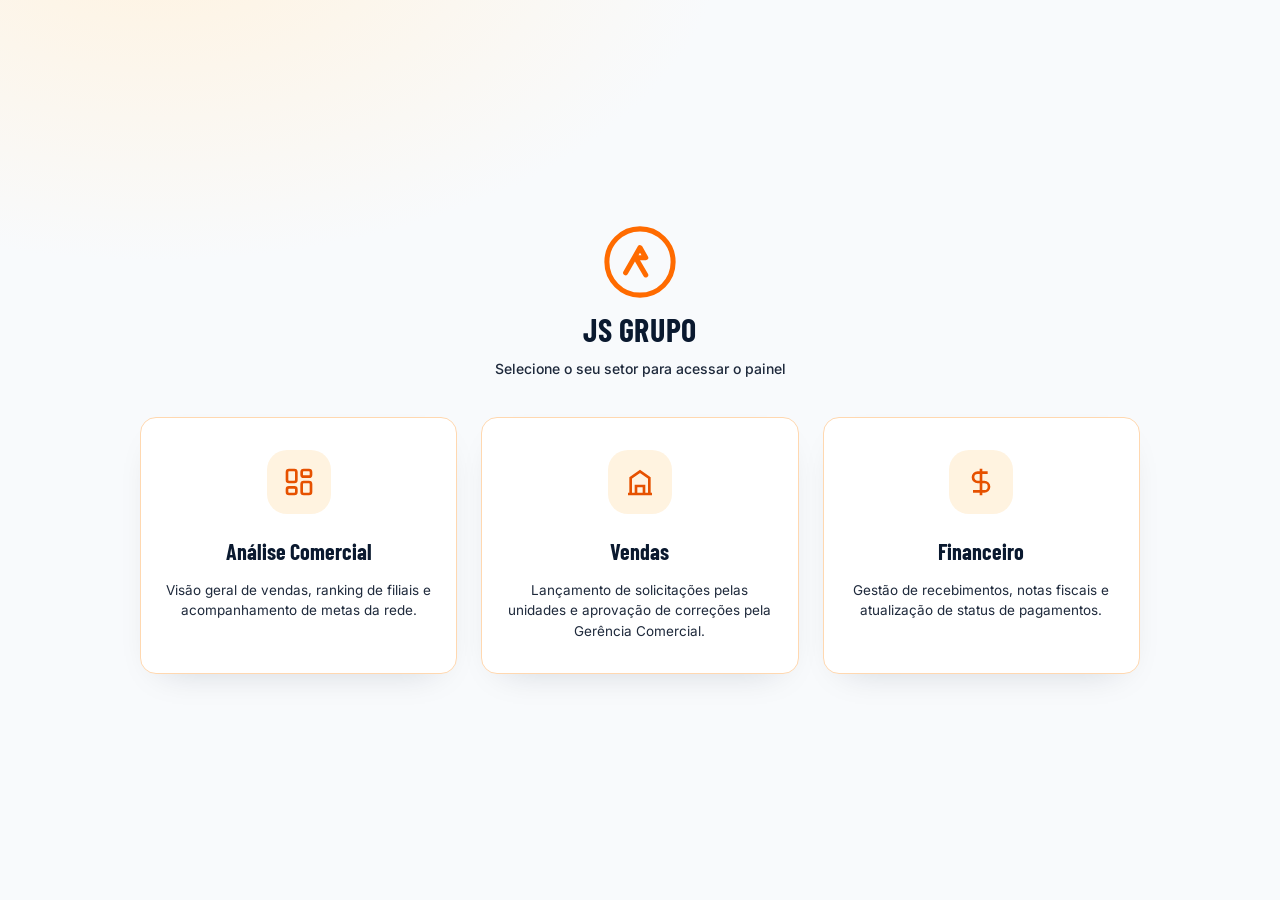
==== index.html @ 682ed20d "comitt de correção e metologia logica" ====
<!DOCTYPE html>
<html lang="pt-BR" data-theme="light">
<head>
  <meta charset="UTF-8">
  <meta name="viewport" content="width=device-width, initial-scale=1.0">
  <title>Portal — JS GRUPO</title>
  <link rel="stylesheet" href="css/theme.css">
  <link rel="stylesheet" href="css/pagamentos.css">
  <style>
    body {
      display: flex;
      flex-direction: column;
      align-items: center;
      justify-content: center;
      min-height: 100vh;
      background: var(--bg-grad), var(--bg);
      padding: 20px;
    }
    
    .brand-header {
      display: flex;
      flex-direction: column;
      align-items: center;
      gap: 12px;
      margin-bottom: 40px;
      text-align: center;
    }
    .brand-header .mark {
      width: 72px;
      height: 72px;
    }
    .brand-header h1 {
      font-size: 32px;
      color: var(--text);
      letter-spacing: 0.02em;
    }
    .brand-header p {
      color: var(--text-mut);
      font-size: 14px;
      font-weight: 500;
    }
    
    .hub-container {
      display: grid;
      grid-template-columns: repeat(3, 1fr);
      gap: 24px;
      max-width: 1000px;
      width: 100%;
    }
    
    @media (max-width: 900px) {
      .hub-container {
        grid-template-columns: 1fr;
        max-width: 400px;
      }
    }
    
    .hub-card {
      background: var(--panel);
      border: 1px solid var(--border);
      border-radius: var(--radius-lg);
      padding: 32px 24px;
      text-align: center;
      cursor: pointer;
      box-shadow: var(--shadow);
      transition: all 0.25s ease;
      position: relative;
      overflow: hidden;
      display: flex;
      flex-direction: column;
      align-items: center;
      gap: 16px;
    }
    
    .hub-card::before {
      content: '';
      position: absolute;
      top: 0; left: 0; right: 0;
      height: 4px;
      background: linear-gradient(90deg, var(--gold), var(--gold-2));
      opacity: 0;
      transition: opacity 0.25s ease;
    }
    
    .hub-card:hover {
      transform: translateY(-5px);
      box-shadow: 0 20px 40px -15px rgba(255, 107, 0, 0.15);
      border-color: var(--gold);
    }
    
    .hub-card:hover::before {
      opacity: 1;
    }
    
    .hub-icon {
      width: 64px;
      height: 64px;
      background: var(--gold-soft);
      color: var(--gold-2);
      border-radius: 20px;
      display: flex;
      align-items: center;
      justify-content: center;
      margin-bottom: 8px;
      transition: all 0.25s ease;
    }
    
    .hub-card:hover .hub-icon {
      background: var(--gold);
      color: white;
      transform: scale(1.05);
    }
    
    .hub-icon svg {
      width: 32px;
      height: 32px;
    }
    
    .hub-card h2 {
      font-size: 22px;
      color: var(--text);
      margin: 0;
    }
    
    .hub-card p {
      font-size: 13.5px;
      color: var(--text-mut);
      line-height: 1.5;
      margin: 0;
    }
    
    /* Login Modal override to make it centered over body */
    .pag-modal-overlay {
      position: fixed;
      inset: 0;
      background: rgba(10,25,47,0.7);
      z-index: 9999;
      display: flex;
      align-items: center;
      justify-content: center;
      backdrop-filter: blur(4px);
    }
  </style>
</head>
<body>

  <div class="brand-header">
    <div class="mark">
      <svg viewBox="0 0 100 100" fill="none"><circle cx="50" cy="50" r="46" stroke="#FF6B00" stroke-width="7"/><path d="M30 65 L50 30 L58 44 L44 44 L58 68" stroke="#FF6B00" stroke-width="7" stroke-linecap="round" stroke-linejoin="round" fill="none"/></svg>
    </div>
    <h1>JS GRUPO</h1>
    <p>Selecione o seu setor para acessar o painel</p>
  </div>

  <div class="hub-container">
    
    <!-- Análise Comercial -->
    <div class="hub-card" data-role="analise">
      <div class="hub-icon">
        <svg viewBox="0 0 24 24" fill="none" stroke="currentColor" stroke-width="2"><rect x="3" y="3" width="7" height="9" rx="1.5"/><rect x="14" y="3" width="7" height="5" rx="1.5"/><rect x="14" y="12" width="7" height="9" rx="1.5"/><rect x="3" y="16" width="7" height="5" rx="1.5"/></svg>
      </div>
      <h2>Análise Comercial</h2>
      <p>Visão geral de vendas, ranking de filiais e acompanhamento de metas da rede.</p>
    </div>

    <!-- Vendas -->
    <div class="hub-card" data-role="vendas">
      <div class="hub-icon">
        <svg viewBox="0 0 24 24" fill="none" stroke="currentColor" stroke-width="2"><path d="M3 21h18M5 21V9l7-5 7 5v12M9 21v-6h6v6"/></svg>
      </div>
      <h2>Vendas</h2>
      <p>Lançamento de solicitações pelas unidades e aprovação de correções pela Gerência Comercial.</p>
    </div>

    <!-- Financeiro -->
    <div class="hub-card" data-role="financeiro">
      <div class="hub-icon">
        <svg viewBox="0 0 24 24" fill="none" stroke="currentColor" stroke-width="2"><path d="M12 2v20M17 5H9.5a3.5 3.5 0 000 7h5a3.5 3.5 0 010 7H6"/></svg>
      </div>
      <h2>Financeiro</h2>
      <p>Gestão de recebimentos, notas fiscais e atualização de status de pagamentos.</p>
    </div>

  </div>

  <script src="js/pagamentos-config.js"></script>
  <script src="js/pagamentos-auth.js"></script>
  <script>
    // Se já estiver logado em algum setor, não redirecionamos automaticamente
    // pois o portal serve para alternar entre setores se tiver múltiplas senhas.
    // Mas se o usuário clicar num card e já estiver logado naquele setor, vai direto.

    document.querySelectorAll('.hub-card').forEach(card => {
      card.addEventListener('click', () => {
        const role = card.dataset.role;
        const targetPage = PAGAMENTOS_CONFIG.PAGES[role];

        if (PagAuth.isLoggedIn(role)) {
          window.location.href = targetPage;
        } else {
          showPagLogin(role, () => {
            window.location.href = targetPage;
          });
        }
      });
    });
  </script>
</body>
</html>
---- css/theme.css ----
@import url('https://fonts.googleapis.com/css2?family=Barlow+Condensed:wght@500;600;700;800&family=Inter:wght@400;500;600;700;800&display=swap');

:root{
  --radius-lg:16px; --radius-md:12px; --radius-sm:8px;
  --gold:#FF6B00; --gold-2:#E65100; --gold-soft:#FFF3E0;
  --orange:#FF6B00; --orange-deep:#E65100; --orange-soft:#FFF3E0;
  --navy:#0A192F; --navy-2:#1E293B;
  --blue:#0A192F; --blue-soft:rgba(10,25,47,.10);
  --teal:#0D9488; --teal-soft:rgba(13,148,136,.12);
  --green:#16A34A; --green-soft:rgba(22,163,74,.12);
  --red:#DC2626; --red-soft:rgba(220,38,38,.12);
  --amber:#F59E0B;
  --btn-primary-bg:var(--gold);
  --btn-primary-fg:#FFFFFF;
  --btn-secondary-fg:var(--gold);
  --btn-secondary-border:var(--gold);
}
html[data-theme="light"]{
  --bg:#F8FAFC; --bg-grad:radial-gradient(ellipse 1100px 640px at 12% -8%, #FFF3E0 0%, #F8FAFC 52%);
  --panel:#FFFFFF; --panel-2:#F8FAFC; --panel-3:#FFF3E0;
  --border:#FFD8B0; --border-soft:#FFE8D1;
  --text:#0A192F; --text-mut:#1E293B; --text-dim:#64748B;
  --shadow:0 14px 36px -22px rgba(10,25,47,.22);
  --scrollbar:#CBD5E1;
}
*{box-sizing:border-box;margin:0;padding:0;}
html,body{height:100%;}
body{background:var(--bg-grad),var(--bg);color:var(--text);font-family:'Inter',sans-serif;min-height:100vh;overflow-x:hidden;}
::-webkit-scrollbar{height:8px;width:8px;}
::-webkit-scrollbar-thumb{background:var(--scrollbar);border-radius:8px;}
h1,h2,h3{font-family:'Barlow Condensed',sans-serif;}
a{color:inherit;}
button{font-family:inherit;}
.app{display:flex;min-height:100vh;}
.sidebar{width:250px;flex-shrink:0;background:var(--panel);border-right:1px solid var(--border);display:flex;flex-direction:column;position:sticky;top:0;height:100vh;z-index:40;}
.sb-brand{display:flex;align-items:center;gap:12px;padding:22px 20px 18px;border-bottom:1px solid var(--border-soft);}
.sb-brand .mark{width:42px;height:42px;flex-shrink:0;}
.sb-brand .mark svg{width:100%;height:100%;}
.sb-brand .txt .name{font-size:20px;font-weight:800;letter-spacing:.02em;color:var(--gold);line-height:1;}
.sb-brand .txt .sub{font-size:9.5px;letter-spacing:.28em;color:var(--text-mut);font-weight:700;text-transform:uppercase;}
.sb-nav{flex:1;padding:16px 12px;display:flex;flex-direction:column;gap:4px;overflow-y:auto;}
.sb-section-lbl{font-size:10.5px;font-weight:700;letter-spacing:.14em;text-transform:uppercase;color:var(--text-dim);padding:14px 12px 6px;}
.nav-item{display:flex;align-items:center;gap:12px;padding:11px 12px;border-radius:10px;color:var(--text-mut);cursor:pointer;font-size:14px;font-weight:600;border:1px solid transparent;transition:.15s;text-decoration:none;}
.nav-item svg{width:18px;height:18px;flex-shrink:0;opacity:.85;}
.nav-item:hover{background:var(--panel-2);color:var(--text);}
.nav-item.active{background:var(--gold-soft);border-color:var(--gold);color:var(--gold-2);}
.nav-item.active svg{opacity:1;color:var(--gold);}
.nav-item .badge{margin-left:auto;font-size:10px;font-weight:800;background:var(--panel-3);color:var(--text-mut);padding:2px 7px;border-radius:20px;border:1px solid var(--border);}
.sb-foot{padding:14px 16px 20px;border-top:1px solid var(--border-soft);}
.sb-meta{font-size:10.5px;color:var(--text-dim);text-align:center;}
.sb-close,.hamburger{display:none;}
.sb-overlay{display:none;position:fixed;inset:0;background:rgba(0,0,0,.55);z-index:35;}
@media(max-width:960px){
  .sidebar{position:fixed;transform:translateX(-104%);box-shadow:0 0 60px rgba(0,0,0,.5);}
  .sidebar.open{transform:translateX(0);}
  .sb-overlay.show{display:block;}
  .sb-close{display:flex;margin-left:auto;background:var(--panel-2);border:1px solid var(--border);width:28px;height:28px;border-radius:8px;align-items:center;justify-content:center;cursor:pointer;}
  .hamburger{display:flex;align-items:center;justify-content:center;width:38px;height:38px;border-radius:10px;background:var(--panel-2);border:1px solid var(--border);cursor:pointer;}
  .hamburger svg{width:19px;height:19px;}
}
.main{flex:1;min-width:0;display:flex;flex-direction:column;}
.topbar{display:flex;align-items:center;gap:16px;padding:16px 26px;background:var(--panel);border-bottom:1px solid var(--border);position:sticky;top:0;z-index:20;flex-wrap:wrap;}
.tb-title{display:flex;flex-direction:column;line-height:1.15;margin-right:auto;}
.tb-title .eyebrow{font-size:11px;font-weight:700;letter-spacing:.14em;color:var(--gold);text-transform:uppercase;}
.tb-title h1{font-size:24px;font-weight:800;}
.content{padding:22px 26px 60px;display:flex;flex-direction:column;gap:22px;max-width:1600px;width:100%;margin:0 auto;}
.view-head{display:flex;align-items:flex-end;justify-content:space-between;gap:14px;flex-wrap:wrap;}
.view-head h2{font-size:26px;font-weight:800;}
.view-head p{font-size:13.5px;color:var(--text-mut);margin-top:2px;}
.kpi-row{display:grid;grid-template-columns:repeat(auto-fit,minmax(170px,1fr));gap:14px;}
.kpi-card{background:var(--panel);border:1px solid var(--border);border-radius:var(--radius-md);padding:16px 18px;box-shadow:var(--shadow);position:relative;overflow:hidden;}
.kpi-card::before{content:'';position:absolute;top:0;left:0;width:100%;height:3px;background:var(--accent,var(--gold));}
.kpi-card .lbl{font-size:11px;font-weight:700;letter-spacing:.1em;text-transform:uppercase;color:var(--text-mut);}
.kpi-card .val{font-size:30px;font-weight:800;margin-top:6px;font-family:'Barlow Condensed',sans-serif;}
.card{background:var(--panel);border:1px solid var(--border);border-radius:var(--radius-lg);padding:18px 20px;box-shadow:var(--shadow);position:relative;overflow:hidden;}
.card::before{content:'';position:absolute;top:0;left:0;width:100%;height:3px;background:linear-gradient(90deg,var(--gold),var(--gold-2));}
.btn-primary{background:var(--btn-primary-bg);color:var(--btn-primary-fg);border:none;font-weight:800;font-size:13px;padding:11px 18px;border-radius:10px;cursor:pointer;}
.btn-secondary{background:transparent;color:var(--btn-secondary-fg);border:1.5px solid var(--btn-secondary-border);font-weight:800;font-size:13px;padding:10px 16px;border-radius:10px;cursor:pointer;text-decoration:none;display:inline-flex;align-items:center;}
.chip{font-size:10.5px;font-weight:700;padding:3px 9px;border-radius:20px;}
.chip.gold{background:var(--gold-soft);color:var(--gold-2);}
.chip.blue{background:var(--blue-soft);color:var(--navy);}
.chip.green{background:var(--green-soft);color:var(--green);}
.chip.red{background:var(--red-soft);color:var(--red);}
.chip.teal{background:var(--teal-soft);color:var(--teal);}
.tbl-wrap{overflow-x:auto;border-radius:10px;border:1px solid var(--border-soft);}
table{width:100%;border-collapse:collapse;font-size:13px;min-width:640px;}
thead th{background:var(--panel-2);text-align:left;padding:10px 12px;font-size:10.5px;font-weight:800;text-transform:uppercase;letter-spacing:.06em;color:var(--text-mut);border-bottom:1px solid var(--border);}
thead th.num,td.num{text-align:right;}
tbody td{padding:9px 12px;border-bottom:1px solid var(--border-soft);white-space:nowrap;}
tbody tr:hover{background:var(--panel-2);}
.status-badge{font-size:10.5px;font-weight:800;padding:3px 9px;border-radius:20px;white-space:nowrap;}
.status-badge.ok{background:var(--green-soft);color:var(--green);}
.status-badge.warn{background:rgba(245,158,11,.15);color:var(--amber);}
.status-badge.low{background:var(--red-soft);color:var(--red);}
.empty-state{padding:30px;text-align:center;color:var(--text-dim);font-size:13px;}
.filter-bar{display:flex;align-items:center;gap:10px;flex-wrap:wrap;}
.search-input{background:var(--panel-2);border:1px solid var(--border);color:var(--text);font-size:13px;padding:9px 14px;border-radius:10px;min-width:220px;font-family:'Inter',sans-serif;}
.filter-select{background:var(--panel-2);border:1px solid var(--border);color:var(--text);font-weight:700;font-size:12.5px;padding:9px 12px;border-radius:10px;font-family:'Inter',sans-serif;}
.nav-item-link{text-decoration:none;color:inherit;}
---- css/pagamentos.css ----
.pag-app .row-sub{font-size:11.5px;color:var(--text-dim);margin-top:2px;}

.form-grid{display:grid;grid-template-columns:repeat(2,minmax(0,1fr));gap:12px 16px;margin:16px 0;}
.form-grid .pag-field{min-width:0;}
@media (max-width:640px){.form-grid{grid-template-columns:1fr;}}

.pag-unit-sidebar .nav-item .badge{margin-left:auto;}
.pag-unit-sidebar .nav-item.active .badge{background:rgba(255,107,0,.18);color:var(--gold-2);}

.pag-period-chips{display:flex;gap:8px;flex-wrap:wrap;}
.pag-period-chip{padding:7px 16px;border-radius:20px;font-size:12px;font-weight:700;cursor:pointer;background:var(--panel-2);border:1px solid var(--border);color:var(--text-mut);font-family:inherit;}
.pag-period-chip.active{background:var(--gold-soft);border-color:var(--gold);color:var(--gold-2);}

.pag-unit-cards{display:grid;grid-template-columns:repeat(auto-fill,minmax(190px,1fr));gap:14px;margin-bottom:18px;}
.pag-unit-card{background:var(--panel);border:1px solid var(--border);border-radius:var(--radius-md);padding:16px 18px;cursor:pointer;box-shadow:var(--shadow);position:relative;overflow:hidden;transition:.15s;}
.pag-unit-card::before{content:'';position:absolute;top:0;left:0;width:100%;height:3px;background:linear-gradient(90deg,var(--gold),var(--gold-2));}
.pag-unit-card:hover{border-color:var(--gold);transform:translateY(-2px);}
.pag-unit-card.active{border-color:var(--gold);background:var(--orange-soft);}
.pag-unit-card h3{font-family:'Barlow Condensed',sans-serif;font-size:17px;font-weight:800;margin-bottom:8px;}
.pag-unit-card .stats{display:flex;gap:14px;font-size:11px;color:var(--text-dim);}
.pag-unit-card .stats strong{display:block;font-size:18px;color:var(--text);}

.pag-status-group{margin-bottom:22px;}
.pag-group-head{display:flex;align-items:center;gap:10px;margin-bottom:8px;}
.pag-table tbody tr{cursor:pointer;}

.pag-detail-overlay{position:fixed;inset:0;background:rgba(10,25,47,.45);z-index:200;display:flex;justify-content:flex-end;}
.pag-detail-panel{width:500px;max-width:100%;height:100vh;overflow-y:auto;border-radius:0!important;padding:0!important;}
.pag-detail-panel::before{display:none;}
.pag-detail-head{padding:20px 22px;border-bottom:1px solid var(--border);display:flex;justify-content:space-between;align-items:flex-start;gap:12px;}
.pag-detail-head h2{font-family:'Barlow Condensed',sans-serif;font-size:20px;font-weight:800;}
.pag-detail-body{padding:16px 22px;}
.pag-detail-foot{padding:16px 22px 22px;border-top:1px solid var(--border);display:flex;flex-direction:column;gap:12px;}
.pag-close{background:none;border:none;font-size:22px;color:var(--text-dim);cursor:pointer;line-height:1;}

.pag-field-row{display:flex;align-items:center;gap:12px;padding:11px 0;border-bottom:1px solid var(--border-soft);}
.pag-ficon{width:28px;height:28px;background:var(--panel-2);border-radius:8px;display:flex;align-items:center;justify-content:center;font-size:12px;color:var(--text-dim);flex-shrink:0;}
.pag-flbl{font-size:12px;color:var(--text-dim);min-width:130px;}
.pag-fval{font-size:13px;flex:1;}

.pag-field{display:flex;flex-direction:column;gap:6px;}
.pag-field span{font-size:11px;font-weight:700;color:var(--text-mut);text-transform:uppercase;letter-spacing:.06em;}
.pag-field input,.pag-field select,.pag-field textarea{padding:10px 12px;background:var(--panel-2);border:1px solid var(--border);border-radius:10px;color:var(--text);font-size:13px;font-family:'Inter',sans-serif;}
.pag-field textarea{min-height:72px;resize:vertical;}
.pag-field input:focus,.pag-field select:focus,.pag-field textarea:focus{outline:none;border-color:var(--gold);box-shadow:0 0 0 3px rgba(255,107,0,.18);}

.pag-modal-overlay{position:fixed;inset:0;background:rgba(10,25,47,.5);z-index:300;display:flex;align-items:center;justify-content:center;padding:20px;}
.pag-modal{width:480px;max-width:100%;padding:29px!important;}
.pag-modal-head h2{font-family:'Barlow Condensed',sans-serif;font-size:22px;font-weight:800;margin-bottom:4px;}
.pag-modal-head p{font-size:13px;color:var(--text-mut);margin-bottom:16px;}
.pag-modal-actions{display:flex;justify-content:flex-end;gap:10px;margin-top:16px;}
.pag-error{color:var(--red);font-size:12px;margin-top:8px;}
.hidden{display:none!important;}

.nav-item-link{text-decoration:none;color:inherit;}
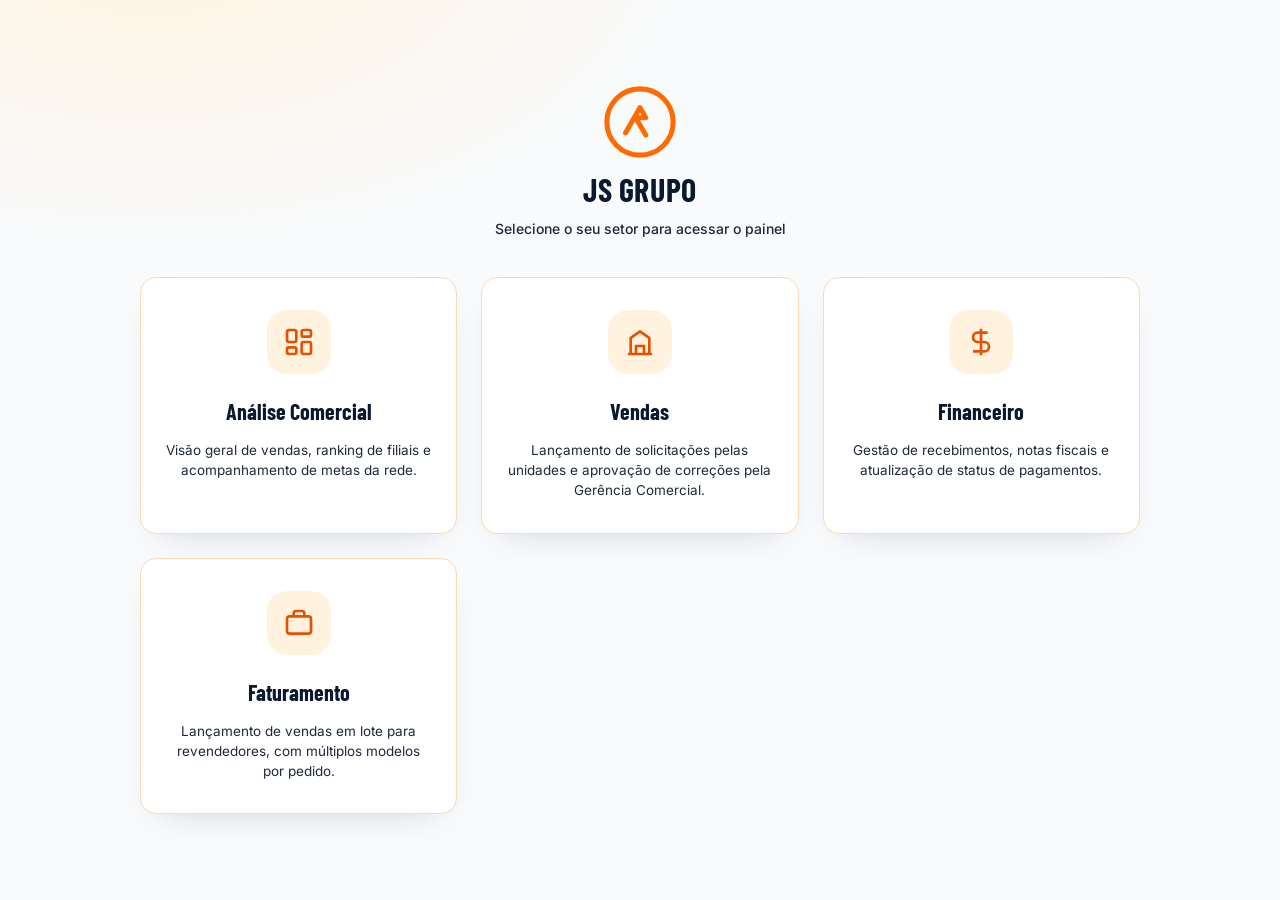
==== commit 536493b9: "atualização setor vendas" ====
--- a/index.html
+++ b/index.html
@@ -179,6 +179,15 @@
       </div>
       <h2>Financeiro</h2>
       <p>Gestão de recebimentos, notas fiscais e atualização de status de pagamentos.</p>
+    </div>
+
+    <!-- Faturamento -->
+    <div class="hub-card" data-role="faturamento">
+      <div class="hub-icon">
+        <svg viewBox="0 0 24 24" fill="none" stroke="currentColor" stroke-width="2"><rect x="3" y="7" width="18" height="13" rx="2"/><path d="M8 7V5a2 2 0 012-2h4a2 2 0 012 2v2"/></svg>
+      </div>
+      <h2>Faturamento</h2>
+      <p>Lançamento de vendas em lote para revendedores, com múltiplos modelos por pedido.</p>
     </div>
 
   </div>
--- a/css/pagamentos.css
+++ b/css/pagamentos.css
@@ -50,6 +50,26 @@
 .pag-modal-head p{font-size:13px;color:var(--text-mut);margin-bottom:16px;}
 .pag-modal-actions{display:flex;justify-content:flex-end;gap:10px;margin-top:16px;}
 .pag-error{color:var(--red);font-size:12px;margin-top:8px;}
+.pag-error.pag-success{color:var(--green);}
 .hidden{display:none!important;}
 
 .nav-item-link{text-decoration:none;color:inherit;}
+
+/* Card retrátil / expansível (Nova solicitação, Gestão de Colaboradores) */
+.pag-collapsible.card{padding:0;}
+.pag-collapsible-toggle{display:flex;align-items:center;justify-content:space-between;gap:14px;width:100%;background:none;border:none;padding:18px 20px;text-align:left;cursor:pointer;font-family:inherit;color:inherit;}
+.pag-collapsible-toggle:hover{background:var(--panel-2);}
+.pag-collapsible-toggle h3{font-size:16px;font-weight:800;}
+.pag-collapsible-chevron{width:20px;height:20px;flex-shrink:0;color:var(--text-dim);transition:transform .25s ease;}
+.pag-collapsible-toggle[aria-expanded="true"] .pag-collapsible-chevron{transform:rotate(180deg);}
+.pag-collapsible-body{max-height:0;overflow:hidden;transition:max-height .3s ease;}
+.pag-collapsible-body .pag-collapsible-inner{padding:0 20px 20px;}
+
+/* Máscara de moeda (Valor financiado / Valor entrada) */
+.pag-money-wrap{display:flex;align-items:stretch;background:var(--panel-2);border:1px solid var(--border);border-radius:10px;overflow:hidden;}
+.pag-money-wrap:focus-within{border-color:var(--gold);box-shadow:0 0 0 3px rgba(255,107,0,.18);}
+.pag-money-prefix{display:flex;align-items:center;padding:0 10px;font-size:12.5px;font-weight:700;color:var(--text-dim);background:var(--panel-3);border-right:1px solid var(--border);}
+.pag-money-wrap input{border:none!important;background:transparent!important;box-shadow:none!important;flex:1;min-width:0;}
+.pag-money-wrap input:focus{box-shadow:none!important;}
+
+.pag-colab-toggle{padding:6px 12px;font-size:11.5px;}
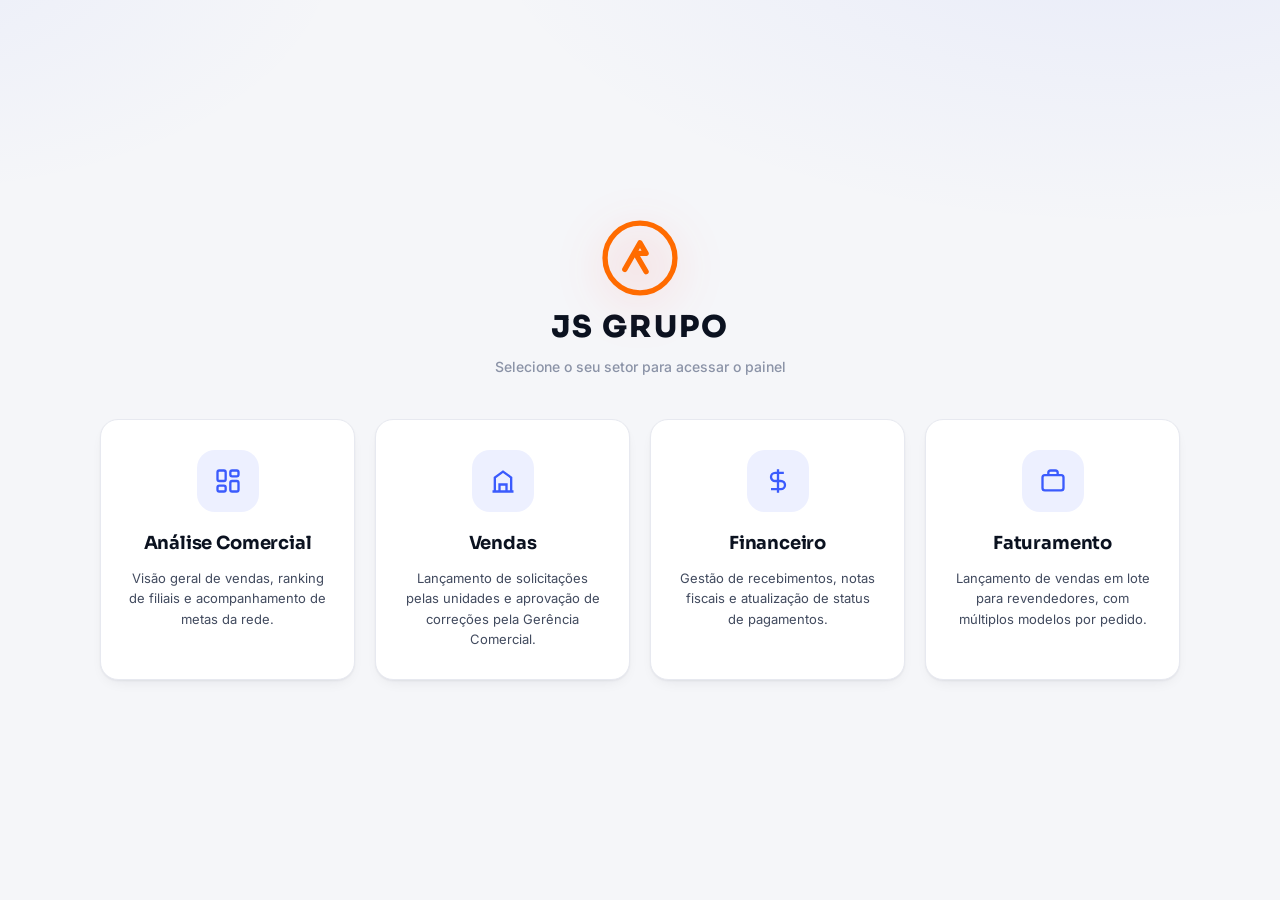
==== commit 121226a6: "Refactor CSS styles in index.html Updated styles for layout, spacing, and animations." ====
--- a/index.html
+++ b/index.html
@@ -6,7 +6,7 @@
   <title>Portal — JS GRUPO</title>
   <link rel="stylesheet" href="css/theme.css">
   <link rel="stylesheet" href="css/pagamentos.css">
-  <style>
+ <style>
     body {
       display: flex;
       flex-direction: column;
@@ -14,131 +14,122 @@
       justify-content: center;
       min-height: 100vh;
       background: var(--bg-grad), var(--bg);
-      padding: 20px;
-    }
-    
+      background-attachment: fixed;
+      padding: 24px;
+    }
+
     .brand-header {
       display: flex;
       flex-direction: column;
       align-items: center;
       gap: 12px;
-      margin-bottom: 40px;
+      margin-bottom: 44px;
       text-align: center;
+      animation: hubIn .6s var(--ease) both;
     }
     .brand-header .mark {
-      width: 72px;
-      height: 72px;
-    }
+      width: 76px;
+      height: 76px;
+      filter: drop-shadow(0 10px 22px rgba(255,61,46,.30));
+    }
+    .brand-header .mark svg { width: 100%; height: 100%; }
     .brand-header h1 {
-      font-size: 32px;
+      font-size: 30px;
+      font-weight: 800;
       color: var(--text);
-      letter-spacing: 0.02em;
+      letter-spacing: .07em;
     }
     .brand-header p {
-      color: var(--text-mut);
+      color: var(--text-dim);
       font-size: 14px;
       font-weight: 500;
     }
-    
+
     .hub-container {
       display: grid;
-      grid-template-columns: repeat(3, 1fr);
-      gap: 24px;
-      max-width: 1000px;
+      grid-template-columns: repeat(auto-fit, minmax(240px, 1fr));
+      gap: 20px;
+      max-width: 1080px;
       width: 100%;
     }
-    
     @media (max-width: 900px) {
-      .hub-container {
-        grid-template-columns: 1fr;
-        max-width: 400px;
-      }
-    }
-    
+      .hub-container { grid-template-columns: 1fr; max-width: 420px; }
+    }
+
     .hub-card {
       background: var(--panel);
       border: 1px solid var(--border);
-      border-radius: var(--radius-lg);
-      padding: 32px 24px;
+      border-radius: 18px;
+      padding: 30px 26px;
       text-align: center;
       cursor: pointer;
       box-shadow: var(--shadow);
-      transition: all 0.25s ease;
+      transition: transform .25s var(--ease), box-shadow .25s var(--ease), border-color .25s var(--ease);
       position: relative;
       overflow: hidden;
       display: flex;
       flex-direction: column;
       align-items: center;
-      gap: 16px;
-    }
-    
+      gap: 14px;
+      animation: hubIn .55s var(--ease) both;
+    }
+    .hub-card:nth-child(2) { animation-delay: .07s; }
+    .hub-card:nth-child(3) { animation-delay: .14s; }
+    .hub-card:nth-child(4) { animation-delay: .21s; }
+
     .hub-card::before {
       content: '';
       position: absolute;
       top: 0; left: 0; right: 0;
       height: 4px;
       background: linear-gradient(90deg, var(--gold), var(--gold-2));
-      opacity: 0;
-      transition: opacity 0.25s ease;
-    }
-    
+      transform: scaleX(0);
+      transform-origin: left;
+      transition: transform .3s var(--ease);
+    }
     .hub-card:hover {
-      transform: translateY(-5px);
-      box-shadow: 0 20px 40px -15px rgba(255, 107, 0, 0.15);
+      transform: translateY(-6px);
+      box-shadow: var(--sh-lg);
       border-color: var(--gold);
     }
-    
-    .hub-card:hover::before {
-      opacity: 1;
-    }
-    
+    .hub-card:hover::before { transform: scaleX(1); }
+
     .hub-icon {
-      width: 64px;
-      height: 64px;
+      width: 62px;
+      height: 62px;
       background: var(--gold-soft);
-      color: var(--gold-2);
-      border-radius: 20px;
+      color: var(--gold);
+      border-radius: 18px;
       display: flex;
       align-items: center;
       justify-content: center;
-      margin-bottom: 8px;
-      transition: all 0.25s ease;
-    }
-    
+      margin-bottom: 6px;
+      transition: all .25s var(--ease);
+    }
     .hub-card:hover .hub-icon {
       background: var(--gold);
-      color: white;
-      transform: scale(1.05);
-    }
-    
-    .hub-icon svg {
-      width: 32px;
-      height: 32px;
-    }
-    
-    .hub-card h2 {
-      font-size: 22px;
-      color: var(--text);
-      margin: 0;
-    }
-    
-    .hub-card p {
-      font-size: 13.5px;
-      color: var(--text-mut);
-      line-height: 1.5;
-      margin: 0;
-    }
-    
-    /* Login Modal override to make it centered over body */
+      color: #fff;
+      transform: scale(1.07) rotate(-3deg);
+      box-shadow: 0 10px 18px -8px rgba(59,91,253,.6);
+    }
+    .hub-icon svg { width: 28px; height: 28px; }
+
+    .hub-card h2 { font-size: 18px; font-weight: 700; color: var(--text); margin: 0; letter-spacing: -.01em; }
+    .hub-card p { font-size: 13px; color: var(--text-mut); line-height: 1.55; margin: 0; }
+
+    @keyframes hubIn { from { opacity: 0; transform: translateY(16px); } to { opacity: 1; transform: none; } }
+
+    /* Login modal centralizado sobre o portal */
     .pag-modal-overlay {
       position: fixed;
       inset: 0;
-      background: rgba(10,25,47,0.7);
+      background: rgba(11,18,32,.55);
       z-index: 9999;
       display: flex;
       align-items: center;
       justify-content: center;
-      backdrop-filter: blur(4px);
+      backdrop-filter: blur(8px);
+      -webkit-backdrop-filter: blur(8px);
     }
   </style>
 </head>
--- a/css/theme.css
+++ b/css/theme.css
@@ -1,99 +1,298 @@
-@import url('https://fonts.googleapis.com/css2?family=Barlow+Condensed:wght@500;600;700;800&family=Inter:wght@400;500;600;700;800&display=swap');
-
+/* ==========================================================================
+   AVELLOZ · Portal — Design System v2 (modernização visual)
+   Camada de apresentação apenas. Todos os seletores e variáveis do v1
+   foram preservados para compatibilidade total com as páginas e o JS.
+   ========================================================================== */
+
+@import url('https://fonts.googleapis.com/css2?family=Inter:wght@400;500;600;700;800&family=Sora:wght@500;600;700;800&display=swap');
+
+/* ------------------------------ Tokens ------------------------------ */
 :root{
-  --radius-lg:16px; --radius-md:12px; --radius-sm:8px;
-  --gold:#FF6B00; --gold-2:#E65100; --gold-soft:#FFF3E0;
-  --orange:#FF6B00; --orange-deep:#E65100; --orange-soft:#FFF3E0;
-  --navy:#0A192F; --navy-2:#1E293B;
-  --blue:#0A192F; --blue-soft:rgba(10,25,47,.10);
+  --radius-lg:16px; --radius-md:12px; --radius-sm:10px;
+
+  /* Marca (nomes legados mantidos — --gold é a cor primária) */
+  --gold:#3B5BFD; --gold-2:#2C46E6; --gold-soft:#EDF0FF;
+  --orange:#3B5BFD; --orange-deep:#2C46E6; --orange-soft:#EDF0FF;
+  --navy:#0B1220; --navy-2:#1E293B;
+  --blue:#0B1220; --blue-soft:rgba(59,91,253,.10);
   --teal:#0D9488; --teal-soft:rgba(13,148,136,.12);
   --green:#16A34A; --green-soft:rgba(22,163,74,.12);
-  --red:#DC2626; --red-soft:rgba(220,38,38,.12);
-  --amber:#F59E0B;
+  --red:#E03131; --red-soft:rgba(224,49,49,.10);
+  --amber:#D97706; --amber-soft:rgba(245,158,11,.14);
+
   --btn-primary-bg:var(--gold);
   --btn-primary-fg:#FFFFFF;
   --btn-secondary-fg:var(--gold);
-  --btn-secondary-border:var(--gold);
-}
+  --btn-secondary-border:#DCE2FF;
+
+  /* Elevação em camadas */
+  --sh-xs:0 1px 2px rgba(15,23,42,.06);
+  --sh-sm:0 1px 2px rgba(15,23,42,.05),0 6px 16px -8px rgba(15,23,42,.12);
+  --sh-md:0 2px 4px rgba(15,23,42,.04),0 14px 30px -12px rgba(15,23,42,.16);
+  --sh-lg:0 10px 20px -10px rgba(15,23,42,.16),0 28px 56px -20px rgba(15,23,42,.22);
+  --ring:0 0 0 3px rgba(59,91,253,.18);
+
+  --ease:cubic-bezier(.22,.8,.32,1);
+  --ease-spring:cubic-bezier(.34,1.35,.5,1);
+}
+
 html[data-theme="light"]{
-  --bg:#F8FAFC; --bg-grad:radial-gradient(ellipse 1100px 640px at 12% -8%, #FFF3E0 0%, #F8FAFC 52%);
-  --panel:#FFFFFF; --panel-2:#F8FAFC; --panel-3:#FFF3E0;
-  --border:#FFD8B0; --border-soft:#FFE8D1;
-  --text:#0A192F; --text-mut:#1E293B; --text-dim:#64748B;
-  --shadow:0 14px 36px -22px rgba(10,25,47,.22);
-  --scrollbar:#CBD5E1;
-}
-*{box-sizing:border-box;margin:0;padding:0;}
-html,body{height:100%;}
-body{background:var(--bg-grad),var(--bg);color:var(--text);font-family:'Inter',sans-serif;min-height:100vh;overflow-x:hidden;}
-::-webkit-scrollbar{height:8px;width:8px;}
-::-webkit-scrollbar-thumb{background:var(--scrollbar);border-radius:8px;}
-h1,h2,h3{font-family:'Barlow Condensed',sans-serif;}
-a{color:inherit;}
-button{font-family:inherit;}
-.app{display:flex;min-height:100vh;}
-.sidebar{width:250px;flex-shrink:0;background:var(--panel);border-right:1px solid var(--border);display:flex;flex-direction:column;position:sticky;top:0;height:100vh;z-index:40;}
-.sb-brand{display:flex;align-items:center;gap:12px;padding:22px 20px 18px;border-bottom:1px solid var(--border-soft);}
-.sb-brand .mark{width:42px;height:42px;flex-shrink:0;}
-.sb-brand .mark svg{width:100%;height:100%;}
-.sb-brand .txt .name{font-size:20px;font-weight:800;letter-spacing:.02em;color:var(--gold);line-height:1;}
-.sb-brand .txt .sub{font-size:9.5px;letter-spacing:.28em;color:var(--text-mut);font-weight:700;text-transform:uppercase;}
-.sb-nav{flex:1;padding:16px 12px;display:flex;flex-direction:column;gap:4px;overflow-y:auto;}
-.sb-section-lbl{font-size:10.5px;font-weight:700;letter-spacing:.14em;text-transform:uppercase;color:var(--text-dim);padding:14px 12px 6px;}
-.nav-item{display:flex;align-items:center;gap:12px;padding:11px 12px;border-radius:10px;color:var(--text-mut);cursor:pointer;font-size:14px;font-weight:600;border:1px solid transparent;transition:.15s;text-decoration:none;}
-.nav-item svg{width:18px;height:18px;flex-shrink:0;opacity:.85;}
-.nav-item:hover{background:var(--panel-2);color:var(--text);}
-.nav-item.active{background:var(--gold-soft);border-color:var(--gold);color:var(--gold-2);}
-.nav-item.active svg{opacity:1;color:var(--gold);}
-.nav-item .badge{margin-left:auto;font-size:10px;font-weight:800;background:var(--panel-3);color:var(--text-mut);padding:2px 7px;border-radius:20px;border:1px solid var(--border);}
-.sb-foot{padding:14px 16px 20px;border-top:1px solid var(--border-soft);}
-.sb-meta{font-size:10.5px;color:var(--text-dim);text-align:center;}
-.sb-close,.hamburger{display:none;}
-.sb-overlay{display:none;position:fixed;inset:0;background:rgba(0,0,0,.55);z-index:35;}
+  --bg:#F5F6F9;
+  --bg-grad:
+    radial-gradient(1100px 560px at 88% -12%, rgba(59,91,253,.075), transparent 60%),
+    radial-gradient(820px 460px at -8% -6%, rgba(59,91,253,.055), transparent 55%);
+  --panel:#FFFFFF;
+  --panel-2:#F5F6F9;
+  --panel-3:#EDF0FF;
+  --border:#E7E9F0;
+  --border-soft:#EFF1F6;
+  --text:#0B1220;
+  --text-mut:#414A5E;
+  --text-dim:#8B93A7;
+  --shadow:var(--sh-sm);
+  --scrollbar:#D6DAE3;
+}
+
+/* Fundação pronta para tema escuro (não ativo por padrão) */
+html[data-theme="dark"]{
+  --bg:#0B1220;
+  --bg-grad:radial-gradient(1100px 560px at 88% -12%, rgba(59,91,253,.15), transparent 60%);
+  --panel:#121A2C; --panel-2:#182136; --panel-3:rgba(59,91,253,.16);
+  --border:#223050; --border-soft:#1B2740;
+  --text:#F1F4FB; --text-mut:#C0C8DA; --text-dim:#77839C;
+  --blue:#AFBBFF;
+  --shadow:0 8px 24px -12px rgba(0,0,0,.55);
+  --scrollbar:#2A3A5C;
+  --btn-secondary-border:#31437A;
+}
+
+/* ------------------------------ Base ------------------------------ */
+*,*::before,*::after{box-sizing:border-box;margin:0;padding:0}
+html,body{height:100%}
+body{
+  background:var(--bg-grad),var(--bg);
+  background-attachment:fixed;
+  color:var(--text);
+  font-family:'Inter',system-ui,-apple-system,sans-serif;
+  font-size:14px;
+  min-height:100vh;
+  overflow-x:hidden;
+  -webkit-font-smoothing:antialiased;
+  text-rendering:optimizeLegibility;
+}
+::selection{background:rgba(59,91,253,.18)}
+h1,h2,h3{font-family:'Sora','Inter',sans-serif;letter-spacing:-.01em}
+a{color:inherit}
+button{font-family:inherit;cursor:pointer}
+:focus-visible{outline:none;box-shadow:var(--ring)}
+
+/* Scrollbar moderna */
+::-webkit-scrollbar{height:8px;width:8px}
+::-webkit-scrollbar-track{background:transparent}
+::-webkit-scrollbar-thumb{background:var(--scrollbar);border-radius:99px;border:2px solid transparent;background-clip:content-box}
+::-webkit-scrollbar-thumb:hover{background:var(--text-dim);background-clip:content-box;border:2px solid transparent}
+
+/* ------------------------------ Layout ------------------------------ */
+.app{display:flex;min-height:100vh}
+.main{flex:1;min-width:0;display:flex;flex-direction:column}
+
+/* ------------------------------ Sidebar ------------------------------ */
+.sidebar{
+  width:256px;flex-shrink:0;
+  background:var(--panel);
+  border-right:1px solid var(--border);
+  display:flex;flex-direction:column;
+  position:sticky;top:0;height:100vh;z-index:40;
+}
+.sb-brand{display:flex;align-items:center;gap:12px;padding:20px 18px 16px;border-bottom:1px solid var(--border-soft)}
+.sb-brand .mark{width:40px;height:40px;flex-shrink:0;filter:drop-shadow(0 4px 10px rgba(255,61,46,.28))}
+.sb-brand .mark svg{width:100%;height:100%;display:block}
+.sb-brand .txt .name{font-family:'Sora',sans-serif;font-size:18px;font-weight:800;letter-spacing:.05em;color:var(--text);line-height:1.1}
+.sb-brand .txt .sub{font-size:9px;letter-spacing:.26em;color:var(--text-dim);font-weight:700;text-transform:uppercase;margin-top:2px}
+.sb-nav{flex:1;padding:14px 12px;display:flex;flex-direction:column;gap:4px;overflow-y:auto}
+.sb-section-lbl{font-size:10px;font-weight:700;letter-spacing:.14em;text-transform:uppercase;color:var(--text-dim);padding:16px 12px 8px}
+.nav-item{
+  display:flex;align-items:center;gap:12px;
+  padding:10px 12px;border-radius:10px;
+  color:var(--text-mut);cursor:pointer;
+  font-size:13.5px;font-weight:600;
+  border:1px solid transparent;
+  transition:background .15s var(--ease),color .15s var(--ease),transform .1s var(--ease);
+  text-decoration:none;position:relative;
+}
+.nav-item svg{width:18px;height:18px;flex-shrink:0;opacity:.8;transition:opacity .15s}
+.nav-item:hover{background:var(--panel-2);color:var(--text)}
+.nav-item:active{transform:scale(.985)}
+.nav-item.active{background:var(--gold-soft);color:var(--gold-2);font-weight:700}
+.nav-item.active::before{
+  content:'';position:absolute;left:-12px;top:50%;transform:translateY(-50%);
+  width:3px;height:18px;border-radius:0 4px 4px 0;background:var(--gold);
+}
+.nav-item.active svg{opacity:1;color:var(--gold)}
+.nav-item .badge{
+  margin-left:auto;font-size:10px;font-weight:800;line-height:1;
+  background:var(--panel-2);color:var(--text-mut);
+  padding:4px 8px;border-radius:99px;border:1px solid var(--border);
+  font-variant-numeric:tabular-nums;
+}
+.sb-foot{padding:14px 16px 18px;border-top:1px solid var(--border-soft)}
+.sb-meta{font-size:11px;color:var(--text-dim);text-align:center}
+.sb-close,.hamburger{display:none}
+.sb-overlay{display:none;position:fixed;inset:0;background:rgba(11,18,32,.5);z-index:35;backdrop-filter:blur(2px)}
 @media(max-width:960px){
-  .sidebar{position:fixed;transform:translateX(-104%);box-shadow:0 0 60px rgba(0,0,0,.5);}
-  .sidebar.open{transform:translateX(0);}
-  .sb-overlay.show{display:block;}
-  .sb-close{display:flex;margin-left:auto;background:var(--panel-2);border:1px solid var(--border);width:28px;height:28px;border-radius:8px;align-items:center;justify-content:center;cursor:pointer;}
-  .hamburger{display:flex;align-items:center;justify-content:center;width:38px;height:38px;border-radius:10px;background:var(--panel-2);border:1px solid var(--border);cursor:pointer;}
-  .hamburger svg{width:19px;height:19px;}
-}
-.main{flex:1;min-width:0;display:flex;flex-direction:column;}
-.topbar{display:flex;align-items:center;gap:16px;padding:16px 26px;background:var(--panel);border-bottom:1px solid var(--border);position:sticky;top:0;z-index:20;flex-wrap:wrap;}
-.tb-title{display:flex;flex-direction:column;line-height:1.15;margin-right:auto;}
-.tb-title .eyebrow{font-size:11px;font-weight:700;letter-spacing:.14em;color:var(--gold);text-transform:uppercase;}
-.tb-title h1{font-size:24px;font-weight:800;}
-.content{padding:22px 26px 60px;display:flex;flex-direction:column;gap:22px;max-width:1600px;width:100%;margin:0 auto;}
-.view-head{display:flex;align-items:flex-end;justify-content:space-between;gap:14px;flex-wrap:wrap;}
-.view-head h2{font-size:26px;font-weight:800;}
-.view-head p{font-size:13.5px;color:var(--text-mut);margin-top:2px;}
-.kpi-row{display:grid;grid-template-columns:repeat(auto-fit,minmax(170px,1fr));gap:14px;}
-.kpi-card{background:var(--panel);border:1px solid var(--border);border-radius:var(--radius-md);padding:16px 18px;box-shadow:var(--shadow);position:relative;overflow:hidden;}
-.kpi-card::before{content:'';position:absolute;top:0;left:0;width:100%;height:3px;background:var(--accent,var(--gold));}
-.kpi-card .lbl{font-size:11px;font-weight:700;letter-spacing:.1em;text-transform:uppercase;color:var(--text-mut);}
-.kpi-card .val{font-size:30px;font-weight:800;margin-top:6px;font-family:'Barlow Condensed',sans-serif;}
-.card{background:var(--panel);border:1px solid var(--border);border-radius:var(--radius-lg);padding:18px 20px;box-shadow:var(--shadow);position:relative;overflow:hidden;}
-.card::before{content:'';position:absolute;top:0;left:0;width:100%;height:3px;background:linear-gradient(90deg,var(--gold),var(--gold-2));}
-.btn-primary{background:var(--btn-primary-bg);color:var(--btn-primary-fg);border:none;font-weight:800;font-size:13px;padding:11px 18px;border-radius:10px;cursor:pointer;}
-.btn-secondary{background:transparent;color:var(--btn-secondary-fg);border:1.5px solid var(--btn-secondary-border);font-weight:800;font-size:13px;padding:10px 16px;border-radius:10px;cursor:pointer;text-decoration:none;display:inline-flex;align-items:center;}
-.chip{font-size:10.5px;font-weight:700;padding:3px 9px;border-radius:20px;}
-.chip.gold{background:var(--gold-soft);color:var(--gold-2);}
-.chip.blue{background:var(--blue-soft);color:var(--navy);}
-.chip.green{background:var(--green-soft);color:var(--green);}
-.chip.red{background:var(--red-soft);color:var(--red);}
-.chip.teal{background:var(--teal-soft);color:var(--teal);}
-.tbl-wrap{overflow-x:auto;border-radius:10px;border:1px solid var(--border-soft);}
-table{width:100%;border-collapse:collapse;font-size:13px;min-width:640px;}
-thead th{background:var(--panel-2);text-align:left;padding:10px 12px;font-size:10.5px;font-weight:800;text-transform:uppercase;letter-spacing:.06em;color:var(--text-mut);border-bottom:1px solid var(--border);}
-thead th.num,td.num{text-align:right;}
-tbody td{padding:9px 12px;border-bottom:1px solid var(--border-soft);white-space:nowrap;}
-tbody tr:hover{background:var(--panel-2);}
-.status-badge{font-size:10.5px;font-weight:800;padding:3px 9px;border-radius:20px;white-space:nowrap;}
-.status-badge.ok{background:var(--green-soft);color:var(--green);}
-.status-badge.warn{background:rgba(245,158,11,.15);color:var(--amber);}
-.status-badge.low{background:var(--red-soft);color:var(--red);}
-.empty-state{padding:30px;text-align:center;color:var(--text-dim);font-size:13px;}
-.filter-bar{display:flex;align-items:center;gap:10px;flex-wrap:wrap;}
-.search-input{background:var(--panel-2);border:1px solid var(--border);color:var(--text);font-size:13px;padding:9px 14px;border-radius:10px;min-width:220px;font-family:'Inter',sans-serif;}
-.filter-select{background:var(--panel-2);border:1px solid var(--border);color:var(--text);font-weight:700;font-size:12.5px;padding:9px 12px;border-radius:10px;font-family:'Inter',sans-serif;}
-.nav-item-link{text-decoration:none;color:inherit;}
+  .sidebar{position:fixed;transform:translateX(-104%);box-shadow:var(--sh-lg);transition:transform .28s var(--ease)}
+  .sidebar.open{transform:translateX(0)}
+  .sb-overlay.show{display:block}
+  .sb-close{display:flex;margin-left:auto;background:var(--panel-2);border:1px solid var(--border);width:28px;height:28px;border-radius:8px;align-items:center;justify-content:center;cursor:pointer}
+  .hamburger{display:flex;align-items:center;justify-content:center;width:38px;height:38px;border-radius:10px;background:var(--panel);border:1px solid var(--border);cursor:pointer;box-shadow:var(--sh-xs)}
+  .hamburger svg{width:19px;height:19px}
+}
+
+/* ------------------------------ Topbar ------------------------------ */
+.topbar{
+  display:flex;align-items:center;gap:16px;padding:14px 28px;
+  background:var(--panel);
+  background:color-mix(in srgb,var(--panel) 82%,transparent);
+  backdrop-filter:blur(10px);-webkit-backdrop-filter:blur(10px);
+  border-bottom:1px solid var(--border);
+  position:sticky;top:0;z-index:20;flex-wrap:wrap;
+}
+.tb-title{display:flex;flex-direction:column;line-height:1.2;margin-right:auto}
+.tb-title .eyebrow{font-size:10.5px;font-weight:700;letter-spacing:.14em;color:var(--gold);text-transform:uppercase}
+.tb-title h1{font-size:21px;font-weight:700;margin-top:2px}
+
+.content{padding:24px 28px 64px;display:flex;flex-direction:column;gap:20px;max-width:1600px;width:100%;margin:0 auto}
+
+/* ------------------------------ Cabeçalhos de view ------------------------------ */
+.view-head{display:flex;align-items:flex-end;justify-content:space-between;gap:14px;flex-wrap:wrap}
+.view-head h2{font-size:24px;font-weight:700}
+.view-head p{font-size:13px;color:var(--text-mut);margin-top:3px}
+
+/* ------------------------------ KPIs ------------------------------ */
+.kpi-row{display:grid;grid-template-columns:repeat(auto-fit,minmax(180px,1fr));gap:14px}
+.kpi-card{
+  background:var(--panel);border:1px solid var(--border);border-radius:var(--radius-md);
+  padding:16px 18px 14px;box-shadow:var(--shadow);position:relative;overflow:hidden;
+  transition:transform .18s var(--ease),box-shadow .18s var(--ease),border-color .18s var(--ease);
+}
+.kpi-card::before{content:'';position:absolute;top:0;left:0;width:100%;height:3px;background:var(--accent,var(--gold))}
+.kpi-card:hover{transform:translateY(-2px);box-shadow:var(--sh-md)}
+.kpi-card .lbl{font-size:10.5px;font-weight:700;letter-spacing:.1em;text-transform:uppercase;color:var(--text-dim)}
+.kpi-card .val{
+  font-size:27px;font-weight:700;margin-top:6px;
+  font-family:'Sora',sans-serif;letter-spacing:-.02em;
+  font-variant-numeric:tabular-nums;
+}
+
+/* ------------------------------ Cards ------------------------------ */
+.card{
+  background:var(--panel);border:1px solid var(--border);border-radius:var(--radius-lg);
+  padding:20px 22px;box-shadow:var(--shadow);position:relative;overflow:hidden;
+}
+.card::before{content:'';position:absolute;top:0;left:0;width:100%;height:3px;background:linear-gradient(90deg,var(--gold),var(--gold-2))}
+
+/* ------------------------------ Botões ------------------------------ */
+.btn-primary{
+  background:var(--btn-primary-bg);color:var(--btn-primary-fg);
+  border:none;font-weight:700;font-size:13px;
+  padding:10px 18px;border-radius:10px;letter-spacing:.01em;
+  box-shadow:0 4px 10px -4px rgba(59,91,253,.5);
+  display:inline-flex;align-items:center;justify-content:center;gap:8px;
+  transition:transform .12s var(--ease),box-shadow .15s var(--ease),background .15s var(--ease);
+}
+.btn-primary:hover{background:var(--gold-2);transform:translateY(-1px);box-shadow:0 8px 16px -6px rgba(59,91,253,.55)}
+.btn-primary:active{transform:translateY(0) scale(.98)}
+.btn-primary:disabled{opacity:.6;cursor:not-allowed;transform:none;box-shadow:none}
+.btn-secondary{
+  background:var(--panel);color:var(--btn-secondary-fg);
+  border:1px solid var(--btn-secondary-border);
+  font-weight:700;font-size:13px;padding:9px 16px;border-radius:10px;
+  text-decoration:none;display:inline-flex;align-items:center;justify-content:center;gap:8px;
+  transition:background .15s var(--ease),border-color .15s var(--ease),transform .12s var(--ease);
+}
+.btn-secondary:hover{background:var(--gold-soft);border-color:var(--gold);transform:translateY(-1px)}
+.btn-secondary:active{transform:scale(.98)}
+
+/* ------------------------------ Chips (pílula com dot) ------------------------------ */
+.chip{
+  font-size:11px;font-weight:600;padding:4px 10px;border-radius:99px;
+  display:inline-flex;align-items:center;gap:6px;line-height:1.4;white-space:nowrap;
+}
+.chip::before{content:'';width:5px;height:5px;border-radius:50%;background:currentColor;flex-shrink:0}
+.chip.gold{background:var(--gold-soft);color:var(--gold-2)}
+.chip.blue{background:var(--blue-soft);color:var(--blue)}
+.chip.green{background:var(--green-soft);color:var(--green)}
+.chip.red{background:var(--red-soft);color:var(--red)}
+.chip.teal{background:var(--teal-soft);color:var(--teal)}
+
+/* ------------------------------ Tabelas ------------------------------ */
+.tbl-wrap{overflow-x:auto;border-radius:12px;border:1px solid var(--border-soft);background:var(--panel)}
+table{width:100%;border-collapse:collapse;font-size:13px;min-width:640px}
+thead th{
+  background:var(--panel-2);text-align:left;padding:10px 14px;
+  font-size:10.5px;font-weight:700;text-transform:uppercase;letter-spacing:.07em;
+  color:var(--text-dim);border-bottom:1px solid var(--border);white-space:nowrap;
+}
+thead th.num,td.num{text-align:right}
+tbody td{padding:11px 14px;border-bottom:1px solid var(--border-soft);white-space:nowrap;color:var(--text-mut)}
+tbody td b{color:var(--text);font-weight:600}
+tbody tr{transition:background .12s}
+tbody tr:hover{background:var(--panel-2)}
+tbody tr:last-child td{border-bottom:none}
+
+/* ------------------------------ Badges de status ------------------------------ */
+.status-badge{
+  font-size:10.5px;font-weight:700;padding:4px 10px;border-radius:99px;white-space:nowrap;
+  display:inline-flex;align-items:center;gap:6px;
+}
+.status-badge::before{content:'';width:5px;height:5px;border-radius:50%;background:currentColor}
+.status-badge.ok{background:var(--green-soft);color:var(--green)}
+.status-badge.warn{background:var(--amber-soft);color:var(--amber)}
+.status-badge.low{background:var(--red-soft);color:var(--red)}
+
+/* ------------------------------ Estados / filtros ------------------------------ */
+.empty-state{
+  padding:36px 24px;text-align:center;color:var(--text-dim);font-size:13px;
+  background:var(--panel);border:1px dashed var(--border);border-radius:var(--radius-md);
+}
+.filter-bar{display:flex;align-items:center;gap:10px;flex-wrap:wrap}
+.search-input,.filter-select{
+  background:var(--panel-2);border:1px solid var(--border);color:var(--text);
+  font-size:13px;padding:9px 14px;border-radius:10px;font-family:'Inter',sans-serif;font-weight:500;
+  transition:border-color .15s var(--ease),box-shadow .15s var(--ease),background .15s var(--ease);
+}
+.search-input{min-width:240px}
+.search-input::placeholder{color:var(--text-dim)}
+.search-input:focus,.filter-select:focus{outline:none;border-color:var(--gold);background:var(--panel);box-shadow:var(--ring)}
+.filter-select{font-weight:600;cursor:pointer}
+.nav-item-link{text-decoration:none;color:inherit}
+
+/* ------------------------------ Componentes auxiliares ------------------------------ */
+.grid-2{display:grid;grid-template-columns:repeat(2,minmax(0,1fr));gap:16px}
+.grid-3{display:grid;grid-template-columns:repeat(3,minmax(0,1fr));gap:16px}
+@media(max-width:900px){.grid-2,.grid-3{grid-template-columns:1fr}}
+.card-title{font-family:'Sora',sans-serif;font-size:15px;font-weight:700;display:flex;align-items:center;gap:8px;margin-bottom:14px}
+.chart-box{width:100%;position:relative}
+.chart-h-220{height:220px}.chart-h-260{height:260px}.chart-h-360{height:360px}
+.progress-wrap{display:flex;align-items:center;gap:10px}
+.progress-track{flex:1;height:6px;border-radius:99px;background:var(--panel-2);overflow:hidden}
+.progress-fill{height:100%;border-radius:99px;background:linear-gradient(90deg,var(--gold),var(--gold-2));transition:width .4s var(--ease)}
+.progress-pct{font-size:11px;font-weight:700;color:var(--text-mut);font-variant-numeric:tabular-nums}
+.search-wrap{position:relative;display:inline-flex;align-items:center}
+.subtabs{display:flex;gap:6px;flex-wrap:wrap;background:var(--panel-2);padding:4px;border-radius:12px;width:fit-content;border:1px solid var(--border-soft)}
+.subtab-btn{border:none;background:transparent;padding:8px 16px;border-radius:9px;font-size:12.5px;font-weight:700;color:var(--text-mut);font-family:inherit;transition:.15s}
+.subtab-btn:hover{color:var(--text)}
+.subtab-btn.active{background:var(--panel);color:var(--gold-2);box-shadow:var(--sh-xs)}
+@keyframes pagSpin{to{transform:rotate(360deg)}}
+.spin{width:18px;height:18px;border-radius:50%;border:2px solid var(--border);border-top-color:var(--gold);animation:pagSpin .7s linear infinite;display:inline-block}
+
+/* ------------------------------ Animações de entrada ------------------------------ */
+@keyframes pagFadeUp{from{opacity:0;transform:translateY(12px)}to{opacity:1;transform:none}}
+.card,.kpi-card{animation:pagFadeUp .5s var(--ease) both}
+.kpi-row>.kpi-card:nth-child(2){animation-delay:.05s}
+.kpi-row>.kpi-card:nth-child(3){animation-delay:.1s}
+.kpi-row>.kpi-card:nth-child(4){animation-delay:.15s}
+
+@media (prefers-reduced-motion:reduce){
+  *,*::before,*::after{animation-duration:.01ms!important;animation-iteration-count:1!important;transition-duration:.01ms!important}
+}
--- a/css/pagamentos.css
+++ b/css/pagamentos.css
@@ -1,75 +1,166 @@
-.pag-app .row-sub{font-size:11.5px;color:var(--text-dim);margin-top:2px;}
+/* ==========================================================================
+   AVELLOZ · Pagamentos v2 — modernização visual (apresentação apenas)
+   ========================================================================== */
 
-.form-grid{display:grid;grid-template-columns:repeat(2,minmax(0,1fr));gap:12px 16px;margin:16px 0;}
-.form-grid .pag-field{min-width:0;}
-@media (max-width:640px){.form-grid{grid-template-columns:1fr;}}
+.pag-app .row-sub{font-size:11.5px;color:var(--text-dim);margin-top:2px}
 
-.pag-unit-sidebar .nav-item .badge{margin-left:auto;}
-.pag-unit-sidebar .nav-item.active .badge{background:rgba(255,107,0,.18);color:var(--gold-2);}
+/* ------------------------------ Formulários ------------------------------ */
+.form-grid{display:grid;grid-template-columns:repeat(2,minmax(0,1fr));gap:14px 16px;margin:16px 0}
+.form-grid .pag-field{min-width:0}
+@media (max-width:640px){.form-grid{grid-template-columns:1fr}}
 
-.pag-period-chips{display:flex;gap:8px;flex-wrap:wrap;}
-.pag-period-chip{padding:7px 16px;border-radius:20px;font-size:12px;font-weight:700;cursor:pointer;background:var(--panel-2);border:1px solid var(--border);color:var(--text-mut);font-family:inherit;}
-.pag-period-chip.active{background:var(--gold-soft);border-color:var(--gold);color:var(--gold-2);}
+/* ------------------------------ Sidebar de unidades ------------------------------ */
+.pag-unit-sidebar .nav-item .badge{margin-left:auto}
+.pag-unit-sidebar .nav-item.active .badge{background:var(--panel);color:var(--gold-2);border-color:transparent}
 
-.pag-unit-cards{display:grid;grid-template-columns:repeat(auto-fill,minmax(190px,1fr));gap:14px;margin-bottom:18px;}
-.pag-unit-card{background:var(--panel);border:1px solid var(--border);border-radius:var(--radius-md);padding:16px 18px;cursor:pointer;box-shadow:var(--shadow);position:relative;overflow:hidden;transition:.15s;}
-.pag-unit-card::before{content:'';position:absolute;top:0;left:0;width:100%;height:3px;background:linear-gradient(90deg,var(--gold),var(--gold-2));}
-.pag-unit-card:hover{border-color:var(--gold);transform:translateY(-2px);}
-.pag-unit-card.active{border-color:var(--gold);background:var(--orange-soft);}
-.pag-unit-card h3{font-family:'Barlow Condensed',sans-serif;font-size:17px;font-weight:800;margin-bottom:8px;}
-.pag-unit-card .stats{display:flex;gap:14px;font-size:11px;color:var(--text-dim);}
-.pag-unit-card .stats strong{display:block;font-size:18px;color:var(--text);}
+/* ------------------------------ Chips de período / abas ------------------------------ */
+.pag-period-chips{display:flex;gap:8px;flex-wrap:wrap}
+.pag-period-chip{
+  padding:7px 16px;border-radius:99px;font-size:12px;font-weight:700;cursor:pointer;
+  background:var(--panel);border:1px solid var(--border);color:var(--text-mut);font-family:inherit;
+  transition:all .15s var(--ease);
+}
+.pag-period-chip:hover{border-color:var(--gold);color:var(--gold-2)}
+.pag-period-chip.active{
+  background:var(--gold);border-color:var(--gold);color:#fff;
+  box-shadow:0 3px 8px -3px rgba(59,91,253,.5);
+}
 
-.pag-status-group{margin-bottom:22px;}
-.pag-group-head{display:flex;align-items:center;gap:10px;margin-bottom:8px;}
-.pag-table tbody tr{cursor:pointer;}
+/* ------------------------------ Cards de unidade ------------------------------ */
+.pag-unit-cards{display:grid;grid-template-columns:repeat(auto-fill,minmax(200px,1fr));gap:14px;margin-bottom:18px}
+.pag-unit-card{
+  background:var(--panel);border:1px solid var(--border);border-radius:var(--radius-md);
+  padding:16px 18px;cursor:pointer;box-shadow:var(--shadow);position:relative;overflow:hidden;
+  transition:transform .18s var(--ease),box-shadow .18s var(--ease),border-color .18s var(--ease),background .18s var(--ease);
+}
+.pag-unit-card::before{content:'';position:absolute;top:0;left:0;width:100%;height:3px;background:linear-gradient(90deg,var(--gold),var(--gold-2))}
+.pag-unit-card:hover{border-color:var(--gold);transform:translateY(-3px);box-shadow:var(--sh-md)}
+.pag-unit-card.active{border-color:var(--gold);background:var(--gold-soft);box-shadow:var(--sh-sm)}
+.pag-unit-card h3{font-family:'Sora',sans-serif;font-size:16px;font-weight:700;margin-bottom:8px;letter-spacing:-.01em}
+.pag-unit-card .stats{display:flex;gap:14px;font-size:11px;color:var(--text-dim)}
+.pag-unit-card .stats strong{display:block;font-size:19px;color:var(--text);font-family:'Sora',sans-serif;font-variant-numeric:tabular-nums;letter-spacing:-.02em}
 
-.pag-detail-overlay{position:fixed;inset:0;background:rgba(10,25,47,.45);z-index:200;display:flex;justify-content:flex-end;}
-.pag-detail-panel{width:500px;max-width:100%;height:100vh;overflow-y:auto;border-radius:0!important;padding:0!important;}
-.pag-detail-panel::before{display:none;}
-.pag-detail-head{padding:20px 22px;border-bottom:1px solid var(--border);display:flex;justify-content:space-between;align-items:flex-start;gap:12px;}
-.pag-detail-head h2{font-family:'Barlow Condensed',sans-serif;font-size:20px;font-weight:800;}
-.pag-detail-body{padding:16px 22px;}
-.pag-detail-foot{padding:16px 22px 22px;border-top:1px solid var(--border);display:flex;flex-direction:column;gap:12px;}
-.pag-close{background:none;border:none;font-size:22px;color:var(--text-dim);cursor:pointer;line-height:1;}
+/* ------------------------------ Grupos de status ------------------------------ */
+.pag-status-group{margin-bottom:24px;animation:pagFadeUp .4s var(--ease) both}
+.pag-group-head{display:flex;align-items:center;gap:10px;margin-bottom:10px}
+.pag-table tbody tr{cursor:pointer}
+.pag-table tbody tr:hover{background:var(--gold-soft)}
 
-.pag-field-row{display:flex;align-items:center;gap:12px;padding:11px 0;border-bottom:1px solid var(--border-soft);}
-.pag-ficon{width:28px;height:28px;background:var(--panel-2);border-radius:8px;display:flex;align-items:center;justify-content:center;font-size:12px;color:var(--text-dim);flex-shrink:0;}
-.pag-flbl{font-size:12px;color:var(--text-dim);min-width:130px;}
-.pag-fval{font-size:13px;flex:1;}
+/* ------------------------------ Drawer de detalhe ------------------------------ */
+.pag-detail-overlay{
+  position:fixed;inset:0;background:rgba(11,18,32,.45);z-index:200;
+  display:flex;justify-content:flex-end;
+  backdrop-filter:blur(3px);-webkit-backdrop-filter:blur(3px);
+  animation:pagFade .2s ease both;
+}
+.pag-detail-panel{
+  width:520px;max-width:100%;height:100vh;overflow-y:auto;
+  border-radius:0!important;padding:0!important;
+  box-shadow:var(--sh-lg);
+  animation:pagSlideIn .32s var(--ease) both;
+}
+.pag-detail-panel::before{display:none}
+.pag-detail-head{
+  padding:22px 24px;border-bottom:1px solid var(--border);
+  display:flex;justify-content:space-between;align-items:flex-start;gap:12px;
+  position:sticky;top:0;background:var(--panel);z-index:2;
+}
+.pag-detail-head h2{font-family:'Sora',sans-serif;font-size:19px;font-weight:700;letter-spacing:-.01em}
+.pag-detail-head .row-sub{font-size:12px}
+.pag-detail-body{padding:18px 24px}
+.pag-detail-foot{
+  padding:18px 24px 24px;border-top:1px solid var(--border);
+  display:flex;flex-direction:column;gap:12px;
+  background:var(--panel-2);
+}
+.pag-close{
+  background:var(--panel-2);border:1px solid var(--border);
+  width:30px;height:30px;border-radius:9px;font-size:18px;line-height:1;
+  color:var(--text-mut);cursor:pointer;flex-shrink:0;
+  display:flex;align-items:center;justify-content:center;
+  transition:background .15s,color .15s,border-color .15s;
+}
+.pag-close:hover{background:var(--red-soft);color:var(--red);border-color:transparent}
 
-.pag-field{display:flex;flex-direction:column;gap:6px;}
-.pag-field span{font-size:11px;font-weight:700;color:var(--text-mut);text-transform:uppercase;letter-spacing:.06em;}
-.pag-field input,.pag-field select,.pag-field textarea{padding:10px 12px;background:var(--panel-2);border:1px solid var(--border);border-radius:10px;color:var(--text);font-size:13px;font-family:'Inter',sans-serif;}
-.pag-field textarea{min-height:72px;resize:vertical;}
-.pag-field input:focus,.pag-field select:focus,.pag-field textarea:focus{outline:none;border-color:var(--gold);box-shadow:0 0 0 3px rgba(255,107,0,.18);}
+/* ------------------------------ Linhas de campo (detalhe) ------------------------------ */
+.pag-field-row{display:flex;align-items:center;gap:12px;padding:11px 0;border-bottom:1px solid var(--border-soft)}
+.pag-field-row:last-child{border-bottom:none}
+.pag-ficon{
+  width:30px;height:30px;background:var(--panel-2);border-radius:9px;
+  display:flex;align-items:center;justify-content:center;font-size:12px;color:var(--text-dim);flex-shrink:0;
+}
+.pag-flbl{font-size:11.5px;color:var(--text-dim);min-width:140px;font-weight:500}
+.pag-fval{font-size:13px;flex:1;color:var(--text);font-weight:500;word-break:break-word}
+.pag-fval a{color:var(--gold);font-weight:600;text-decoration:none}
+.pag-fval a:hover{text-decoration:underline}
 
-.pag-modal-overlay{position:fixed;inset:0;background:rgba(10,25,47,.5);z-index:300;display:flex;align-items:center;justify-content:center;padding:20px;}
-.pag-modal{width:480px;max-width:100%;padding:29px!important;}
-.pag-modal-head h2{font-family:'Barlow Condensed',sans-serif;font-size:22px;font-weight:800;margin-bottom:4px;}
-.pag-modal-head p{font-size:13px;color:var(--text-mut);margin-bottom:16px;}
-.pag-modal-actions{display:flex;justify-content:flex-end;gap:10px;margin-top:16px;}
-.pag-error{color:var(--red);font-size:12px;margin-top:8px;}
-.pag-error.pag-success{color:var(--green);}
-.hidden{display:none!important;}
+/* ------------------------------ Campos de formulário ------------------------------ */
+.pag-field{display:flex;flex-direction:column;gap:6px}
+.pag-field span{font-size:10.5px;font-weight:700;color:var(--text-mut);text-transform:uppercase;letter-spacing:.07em}
+.pag-field input,.pag-field select,.pag-field textarea{
+  padding:10px 13px;background:var(--panel-2);border:1px solid var(--border);border-radius:10px;
+  color:var(--text);font-size:13px;font-family:'Inter',sans-serif;font-weight:500;
+  transition:border-color .15s var(--ease),box-shadow .15s var(--ease),background .15s var(--ease);
+}
+.pag-field textarea{min-height:76px;resize:vertical}
+.pag-field input:focus,.pag-field select:focus,.pag-field textarea:focus{
+  outline:none;border-color:var(--gold);background:var(--panel);box-shadow:var(--ring);
+}
 
-.nav-item-link{text-decoration:none;color:inherit;}
+/* ------------------------------ Modais ------------------------------ */
+.pag-modal-overlay{
+  position:fixed;inset:0;background:rgba(11,18,32,.5);z-index:300;
+  display:flex;align-items:center;justify-content:center;padding:20px;
+  backdrop-filter:blur(6px);-webkit-backdrop-filter:blur(6px);
+  animation:pagFade .2s ease both;
+}
+.pag-modal{
+  width:480px;max-width:100%;padding:30px!important;
+  border-radius:18px!important;
+  animation:pagPop .3s var(--ease-spring) both;
+}
+.pag-modal-head h2{font-family:'Sora',sans-serif;font-size:20px;font-weight:700;margin-bottom:4px;letter-spacing:-.01em}
+.pag-modal-head p{font-size:13px;color:var(--text-mut);margin-bottom:18px}
+.pag-modal-actions{display:flex;justify-content:flex-end;gap:10px;margin-top:20px}
+.pag-error{color:var(--red);font-size:12px;margin-top:10px;font-weight:600;display:flex;align-items:center;gap:6px}
+.pag-error::before{content:'⚠';font-size:11px}
+.pag-error.pag-success{color:var(--green)}
+.pag-error.pag-success::before{content:'✓'}
+.hidden{display:none!important}
+.nav-item-link{text-decoration:none;color:inherit}
 
-/* Card retrátil / expansível (Nova solicitação, Gestão de Colaboradores) */
-.pag-collapsible.card{padding:0;}
-.pag-collapsible-toggle{display:flex;align-items:center;justify-content:space-between;gap:14px;width:100%;background:none;border:none;padding:18px 20px;text-align:left;cursor:pointer;font-family:inherit;color:inherit;}
-.pag-collapsible-toggle:hover{background:var(--panel-2);}
-.pag-collapsible-toggle h3{font-size:16px;font-weight:800;}
-.pag-collapsible-chevron{width:20px;height:20px;flex-shrink:0;color:var(--text-dim);transition:transform .25s ease;}
-.pag-collapsible-toggle[aria-expanded="true"] .pag-collapsible-chevron{transform:rotate(180deg);}
-.pag-collapsible-body{max-height:0;overflow:hidden;transition:max-height .3s ease;}
-.pag-collapsible-body .pag-collapsible-inner{padding:0 20px 20px;}
+/* ------------------------------ Card retrátil ------------------------------ */
+.pag-collapsible.card{padding:0}
+.pag-collapsible-toggle{
+  display:flex;align-items:center;justify-content:space-between;gap:14px;width:100%;
+  background:none;border:none;padding:18px 22px;text-align:left;cursor:pointer;
+  font-family:inherit;color:inherit;
+}
+.pag-collapsible-toggle:hover{background:var(--panel-2)}
+.pag-collapsible-toggle h3{font-size:15px;font-weight:700;font-family:'Sora',sans-serif;letter-spacing:-.01em}
+.pag-collapsible-chevron{width:20px;height:20px;flex-shrink:0;color:var(--text-dim);transition:transform .25s var(--ease)}
+.pag-collapsible-toggle[aria-expanded="true"] .pag-collapsible-chevron{transform:rotate(180deg)}
+.pag-collapsible-body{max-height:0;overflow:hidden;transition:max-height .3s var(--ease)}
+.pag-collapsible-body .pag-collapsible-inner{padding:0 22px 22px}
 
-/* Máscara de moeda (Valor financiado / Valor entrada) */
-.pag-money-wrap{display:flex;align-items:stretch;background:var(--panel-2);border:1px solid var(--border);border-radius:10px;overflow:hidden;}
-.pag-money-wrap:focus-within{border-color:var(--gold);box-shadow:0 0 0 3px rgba(255,107,0,.18);}
-.pag-money-prefix{display:flex;align-items:center;padding:0 10px;font-size:12.5px;font-weight:700;color:var(--text-dim);background:var(--panel-3);border-right:1px solid var(--border);}
-.pag-money-wrap input{border:none!important;background:transparent!important;box-shadow:none!important;flex:1;min-width:0;}
-.pag-money-wrap input:focus{box-shadow:none!important;}
+/* ------------------------------ Máscara de moeda ------------------------------ */
+.pag-money-wrap{
+  display:flex;align-items:stretch;background:var(--panel-2);border:1px solid var(--border);
+  border-radius:10px;overflow:hidden;
+  transition:border-color .15s var(--ease),box-shadow .15s var(--ease),background .15s var(--ease);
+}
+.pag-money-wrap:focus-within{border-color:var(--gold);background:var(--panel);box-shadow:var(--ring)}
+.pag-money-prefix{
+  display:flex;align-items:center;padding:0 12px;font-size:12.5px;font-weight:700;
+  color:var(--text-dim);background:var(--panel-3);border-right:1px solid var(--border);
+}
+.pag-money-wrap input{border:none!important;background:transparent!important;box-shadow:none!important;flex:1;min-width:0;font-variant-numeric:tabular-nums}
+.pag-money-wrap input:focus{box-shadow:none!important}
 
-.pag-colab-toggle{padding:6px 12px;font-size:11.5px;}
+.pag-colab-toggle{padding:6px 12px;font-size:11.5px}
+
+/* ------------------------------ Keyframes locais ------------------------------ */
+@keyframes pagSlideIn{from{transform:translateX(48px);opacity:.4}to{transform:none;opacity:1}}
+@keyframes pagFade{from{opacity:0}to{opacity:1}}
+@keyframes pagPop{from{transform:scale(.94) translateY(10px);opacity:0}to{transform:none;opacity:1}}
+@keyframes pagFadeUp{from{opacity:0;transform:translateY(12px)}to{opacity:1;transform:none}}
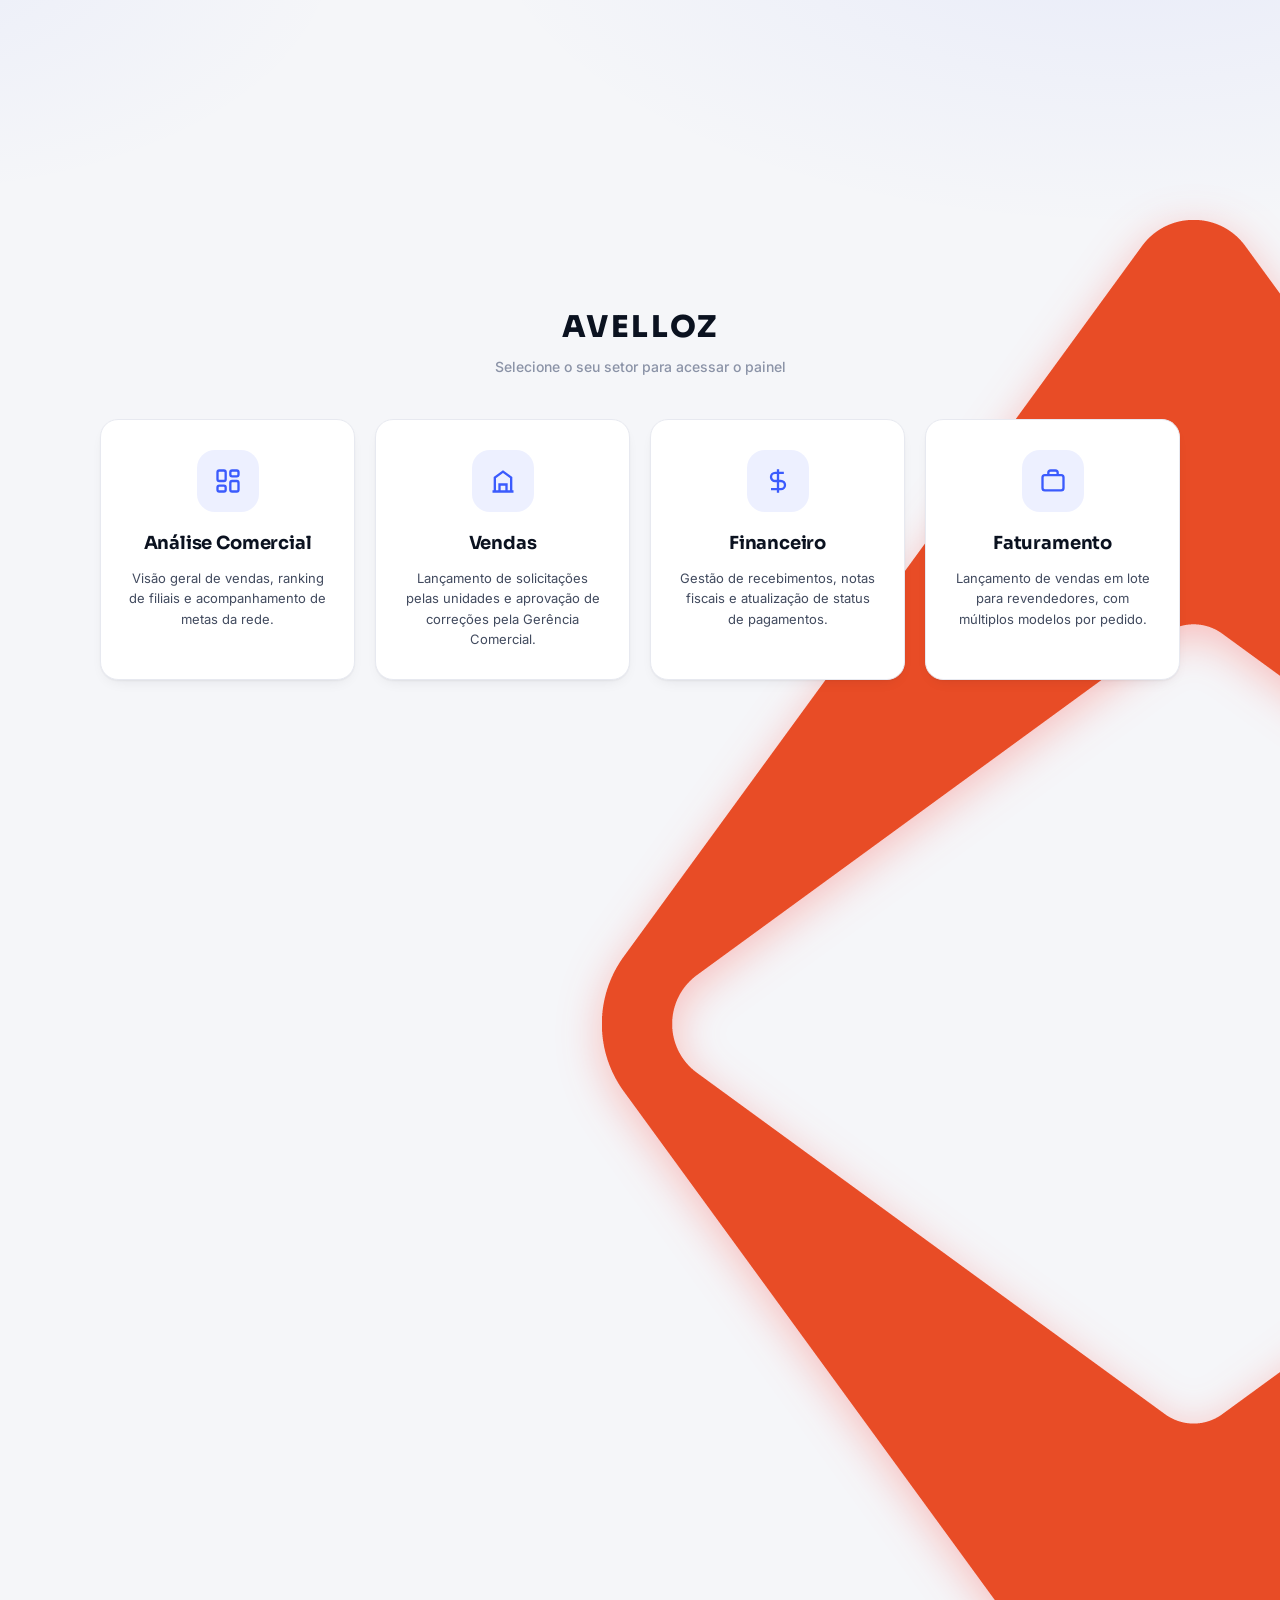
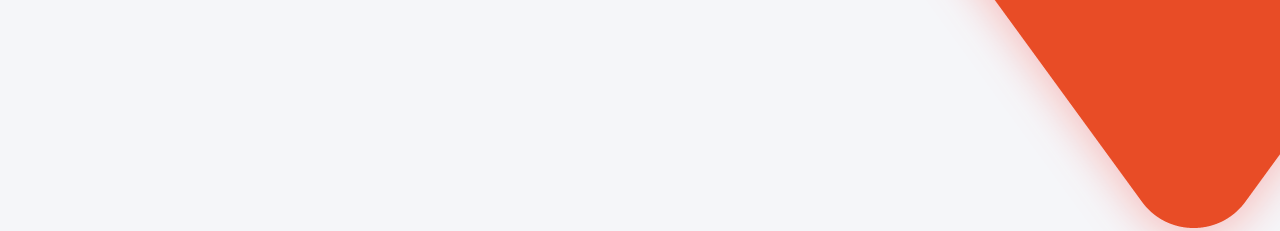
==== commit f0f26391: "Update brand header with logo and title change" ====
--- a/index.html
+++ b/index.html
@@ -135,14 +135,13 @@
 </head>
 <body>
 
-  <div class="brand-header">
-    <div class="mark">
-      <svg viewBox="0 0 100 100" fill="none"><circle cx="50" cy="50" r="46" stroke="#FF6B00" stroke-width="7"/><path d="M30 65 L50 30 L58 44 L44 44 L58 68" stroke="#FF6B00" stroke-width="7" stroke-linecap="round" stroke-linejoin="round" fill="none"/></svg>
-    </div>
-    <h1>JS GRUPO</h1>
-    <p>Selecione o seu setor para acessar o painel</p>
+ <div class="brand-header">
+  <div class="mark">
+    <img src="img/logavelloz.png" alt="Logótipo Avelloz">
   </div>
-
+  <h1>AVELLOZ</h1>
+  <p>Selecione o seu setor para acessar o painel</p>
+</div>
   <div class="hub-container">
     
     <!-- Análise Comercial -->
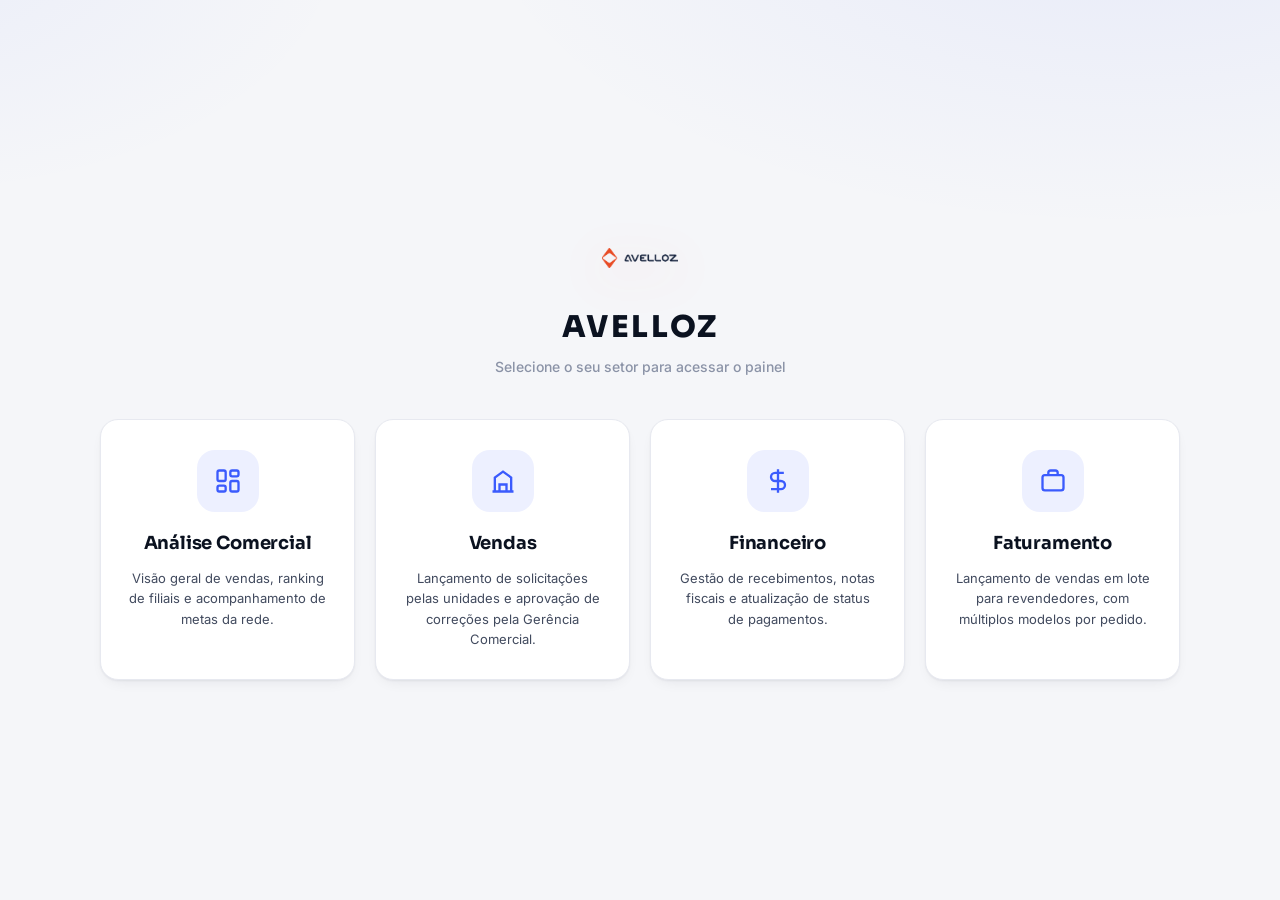
==== commit b74586d3: "Refactor CSS styles in index.html" ====
--- a/index.html
+++ b/index.html
@@ -7,131 +7,172 @@
   <link rel="stylesheet" href="css/theme.css">
   <link rel="stylesheet" href="css/pagamentos.css">
  <style>
-    body {
-      display: flex;
-      flex-direction: column;
-      align-items: center;
-      justify-content: center;
-      min-height: 100vh;
-      background: var(--bg-grad), var(--bg);
-      background-attachment: fixed;
-      padding: 24px;
+  body {
+    display: flex;
+    flex-direction: column;
+    align-items: center;
+    justify-content: center;
+    min-height: 100vh;
+    background: var(--bg-grad), var(--bg);
+    background-attachment: fixed;
+    padding: 24px;
+  }
+
+  .brand-header {
+    display: flex;
+    flex-direction: column;
+    align-items: center; /* Centraliza a imagem, título e texto */
+    gap: 12px;
+    margin-bottom: 44px;
+    text-align: center;
+    animation: hubIn .6s var(--ease) both;
+  }
+
+  .brand-header .mark {
+    width: 76px;
+    height: 76px;
+    filter: drop-shadow(0 10px 22px rgba(255,61,46,.30));
+    display: flex;
+    align-items: center;
+    justify-content: center;
+  }
+
+  /* Regra atualizada para a imagem */
+  .brand-header .mark img {
+    width: 100%;
+    height: 100%;
+    object-fit: contain; /* Mantém a proporção sem distorcer */
+  }
+
+  .brand-header h1 {
+    font-size: 30px;
+    font-weight: 800;
+    color: var(--text);
+    letter-spacing: .07em;
+  }
+
+  .brand-header p {
+    color: var(--text-dim);
+    font-size: 14px;
+    font-weight: 500;
+  }
+
+  .hub-container {
+    display: grid;
+    grid-template-columns: repeat(auto-fit, minmax(240px, 1fr));
+    gap: 20px;
+    max-width: 1080px;
+    width: 100%;
+  }
+
+  @media (max-width: 900px) {
+    .hub-container { 
+      grid-template-columns: 1fr; 
+      max-width: 420px; 
     }
-
-    .brand-header {
-      display: flex;
-      flex-direction: column;
-      align-items: center;
-      gap: 12px;
-      margin-bottom: 44px;
-      text-align: center;
-      animation: hubIn .6s var(--ease) both;
-    }
-    .brand-header .mark {
-      width: 76px;
-      height: 76px;
-      filter: drop-shadow(0 10px 22px rgba(255,61,46,.30));
-    }
-    .brand-header .mark svg { width: 100%; height: 100%; }
-    .brand-header h1 {
-      font-size: 30px;
-      font-weight: 800;
-      color: var(--text);
-      letter-spacing: .07em;
-    }
-    .brand-header p {
-      color: var(--text-dim);
-      font-size: 14px;
-      font-weight: 500;
-    }
-
-    .hub-container {
-      display: grid;
-      grid-template-columns: repeat(auto-fit, minmax(240px, 1fr));
-      gap: 20px;
-      max-width: 1080px;
-      width: 100%;
-    }
-    @media (max-width: 900px) {
-      .hub-container { grid-template-columns: 1fr; max-width: 420px; }
-    }
-
-    .hub-card {
-      background: var(--panel);
-      border: 1px solid var(--border);
-      border-radius: 18px;
-      padding: 30px 26px;
-      text-align: center;
-      cursor: pointer;
-      box-shadow: var(--shadow);
-      transition: transform .25s var(--ease), box-shadow .25s var(--ease), border-color .25s var(--ease);
-      position: relative;
-      overflow: hidden;
-      display: flex;
-      flex-direction: column;
-      align-items: center;
-      gap: 14px;
-      animation: hubIn .55s var(--ease) both;
-    }
-    .hub-card:nth-child(2) { animation-delay: .07s; }
-    .hub-card:nth-child(3) { animation-delay: .14s; }
-    .hub-card:nth-child(4) { animation-delay: .21s; }
-
-    .hub-card::before {
-      content: '';
-      position: absolute;
-      top: 0; left: 0; right: 0;
-      height: 4px;
-      background: linear-gradient(90deg, var(--gold), var(--gold-2));
-      transform: scaleX(0);
-      transform-origin: left;
-      transition: transform .3s var(--ease);
-    }
-    .hub-card:hover {
-      transform: translateY(-6px);
-      box-shadow: var(--sh-lg);
-      border-color: var(--gold);
-    }
-    .hub-card:hover::before { transform: scaleX(1); }
-
-    .hub-icon {
-      width: 62px;
-      height: 62px;
-      background: var(--gold-soft);
-      color: var(--gold);
-      border-radius: 18px;
-      display: flex;
-      align-items: center;
-      justify-content: center;
-      margin-bottom: 6px;
-      transition: all .25s var(--ease);
-    }
-    .hub-card:hover .hub-icon {
-      background: var(--gold);
-      color: #fff;
-      transform: scale(1.07) rotate(-3deg);
-      box-shadow: 0 10px 18px -8px rgba(59,91,253,.6);
-    }
-    .hub-icon svg { width: 28px; height: 28px; }
-
-    .hub-card h2 { font-size: 18px; font-weight: 700; color: var(--text); margin: 0; letter-spacing: -.01em; }
-    .hub-card p { font-size: 13px; color: var(--text-mut); line-height: 1.55; margin: 0; }
-
-    @keyframes hubIn { from { opacity: 0; transform: translateY(16px); } to { opacity: 1; transform: none; } }
-
-    /* Login modal centralizado sobre o portal */
-    .pag-modal-overlay {
-      position: fixed;
-      inset: 0;
-      background: rgba(11,18,32,.55);
-      z-index: 9999;
-      display: flex;
-      align-items: center;
-      justify-content: center;
-      backdrop-filter: blur(8px);
-      -webkit-backdrop-filter: blur(8px);
-    }
-  </style>
+  }
+
+  .hub-card {
+    background: var(--panel);
+    border: 1px solid var(--border);
+    border-radius: 18px;
+    padding: 30px 26px;
+    text-align: center;
+    cursor: pointer;
+    box-shadow: var(--shadow);
+    transition: transform .25s var(--ease), box-shadow .25s var(--ease), border-color .25s var(--ease);
+    position: relative;
+    overflow: hidden;
+    display: flex;
+    flex-direction: column;
+    align-items: center;
+    gap: 14px;
+    animation: hubIn .55s var(--ease) both;
+  }
+
+  .hub-card:nth-child(2) { animation-delay: .07s; }
+  .hub-card:nth-child(3) { animation-delay: .14s; }
+  .hub-card:nth-child(4) { animation-delay: .21s; }
+
+  .hub-card::before {
+    content: '';
+    position: absolute;
+    top: 0; left: 0; right: 0;
+    height: 4px;
+    background: linear-gradient(90deg, var(--gold), var(--gold-2));
+    transform: scaleX(0);
+    transform-origin: left;
+    transition: transform .3s var(--ease);
+  }
+
+  .hub-card:hover {
+    transform: translateY(-6px);
+    box-shadow: var(--sh-lg);
+    border-color: var(--gold);
+  }
+
+  .hub-card:hover::before { 
+    transform: scaleX(1); 
+  }
+
+  .hub-icon {
+    width: 62px;
+    height: 62px;
+    background: var(--gold-soft);
+    color: var(--gold);
+    border-radius: 18px;
+    display: flex;
+    align-items: center;
+    justify-content: center;
+    margin-bottom: 6px;
+    transition: all .25s var(--ease);
+  }
+
+  .hub-card:hover .hub-icon {
+    background: var(--gold);
+    color: #fff;
+    transform: scale(1.07) rotate(-3deg);
+    box-shadow: 0 10px 18px -8px rgba(59,91,253,.6);
+  }
+
+  .hub-icon svg { 
+    width: 28px; 
+    height: 28px; 
+  }
+
+  .hub-card h2 { 
+    font-size: 18px; 
+    font-weight: 700; 
+    color: var(--text); 
+    margin: 0; 
+    letter-spacing: -.01em; 
+  }
+
+  .hub-card p { 
+    font-size: 13px; 
+    color: var(--text-mut); 
+    line-height: 1.55; 
+    margin: 0; 
+  }
+
+  @keyframes hubIn { 
+    from { opacity: 0; transform: translateY(16px); } 
+    to { opacity: 1; transform: none; } 
+  }
+
+  /* Login modal centralizado sobre o portal */
+  .pag-modal-overlay {
+    position: fixed;
+    inset: 0;
+    background: rgba(11,18,32,.55);
+    z-index: 9999;
+    display: flex;
+    align-items: center;
+    justify-content: center;
+    backdrop-filter: blur(8px);
+    -webkit-backdrop-filter: blur(8px);
+  }
+</style>
 </head>
 <body>
 
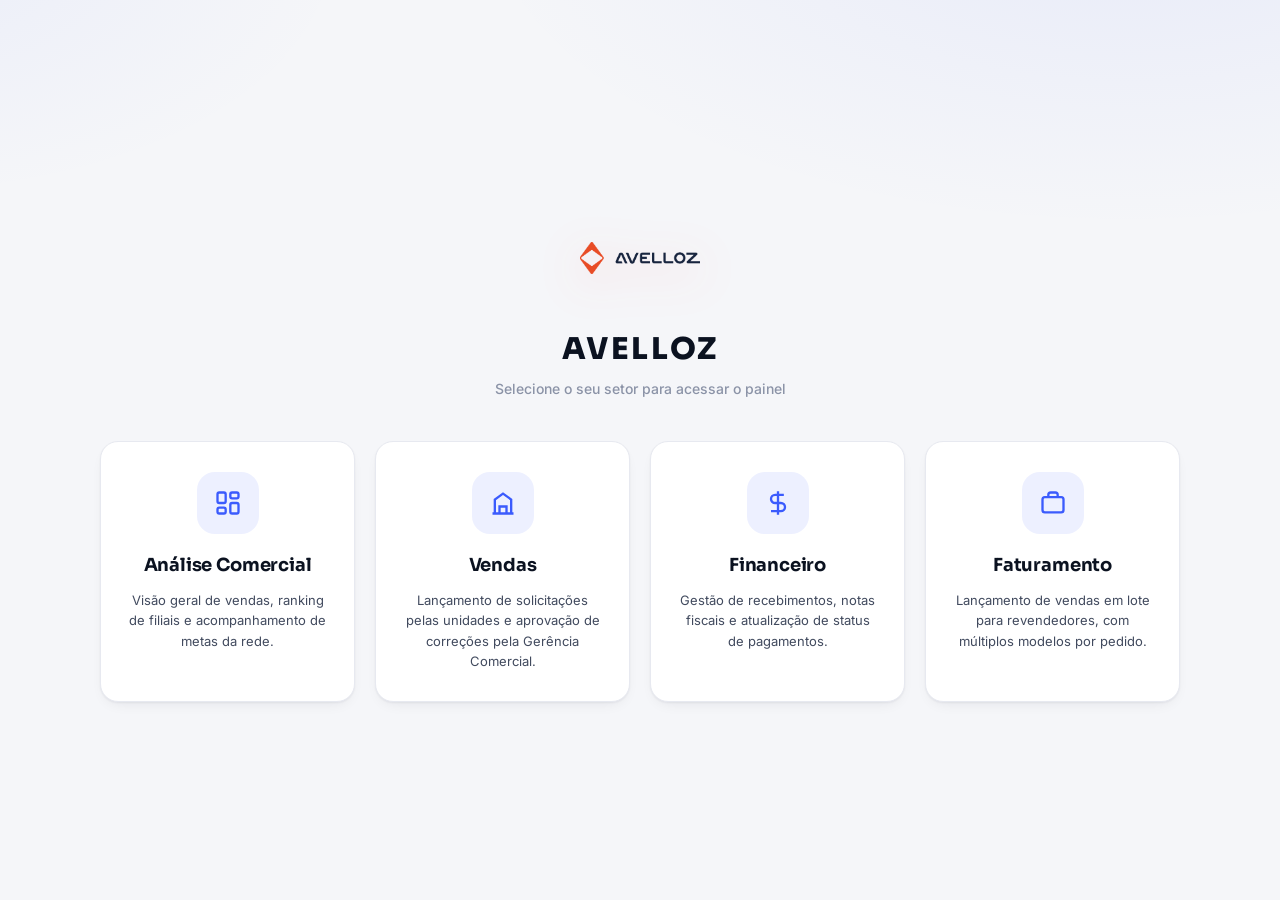
==== commit e194fde9: "Increase brand header logo size to 120px" ====
--- a/index.html
+++ b/index.html
@@ -29,8 +29,8 @@
   }
 
   .brand-header .mark {
-    width: 76px;
-    height: 76px;
+    width: 120px;
+    height: 120px;
     filter: drop-shadow(0 10px 22px rgba(255,61,46,.30));
     display: flex;
     align-items: center;
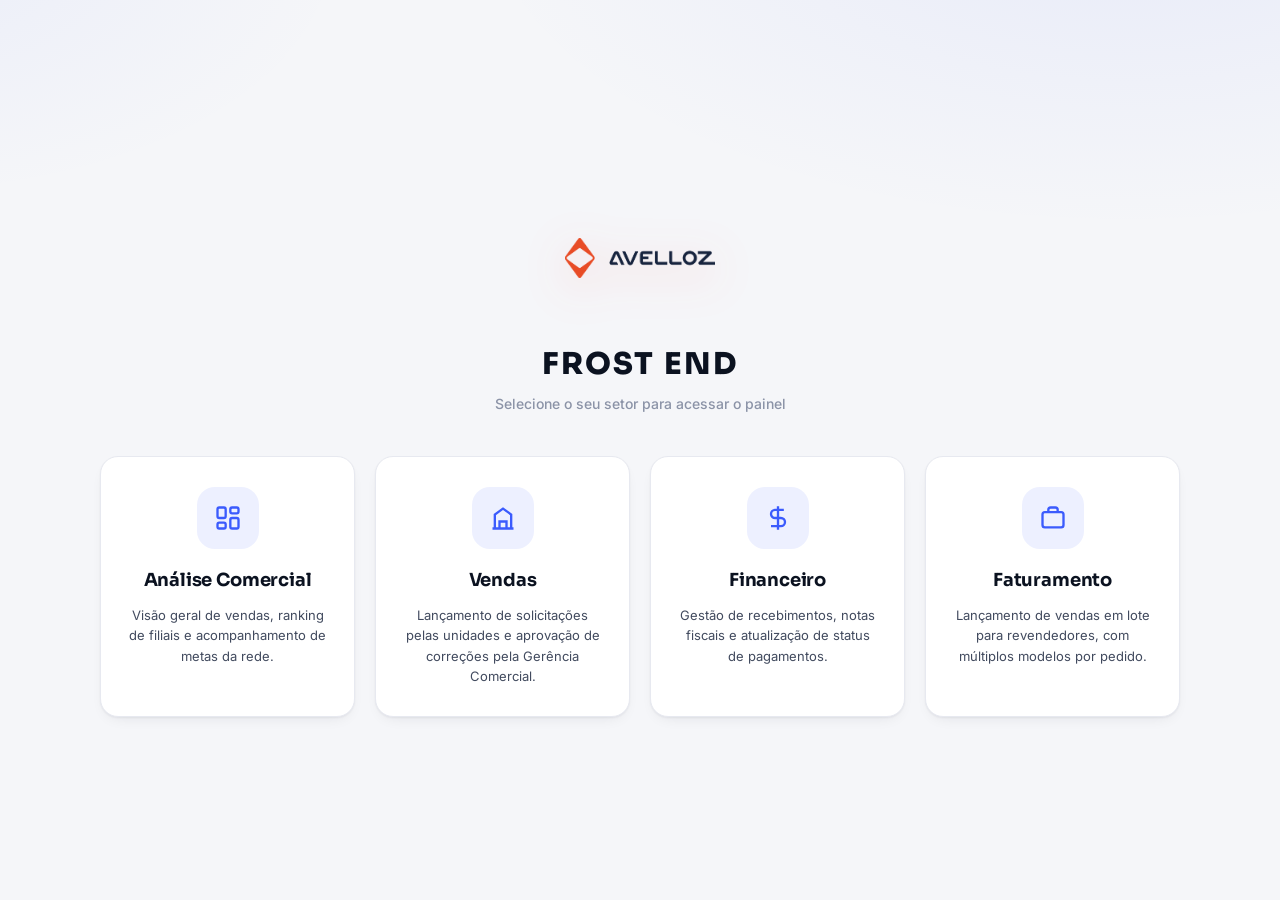
==== commit 5f7ab305: "Update brand logo dimensions and change title" ====
--- a/index.html
+++ b/index.html
@@ -29,8 +29,8 @@
   }
 
   .brand-header .mark {
-    width: 120px;
-    height: 120px;
+    width: 150px;
+    height: 150px;
     filter: drop-shadow(0 10px 22px rgba(255,61,46,.30));
     display: flex;
     align-items: center;
@@ -180,7 +180,7 @@
   <div class="mark">
     <img src="img/logavelloz.png" alt="Logótipo Avelloz">
   </div>
-  <h1>AVELLOZ</h1>
+  <h1>FROST END</h1>
   <p>Selecione o seu setor para acessar o painel</p>
 </div>
   <div class="hub-container">
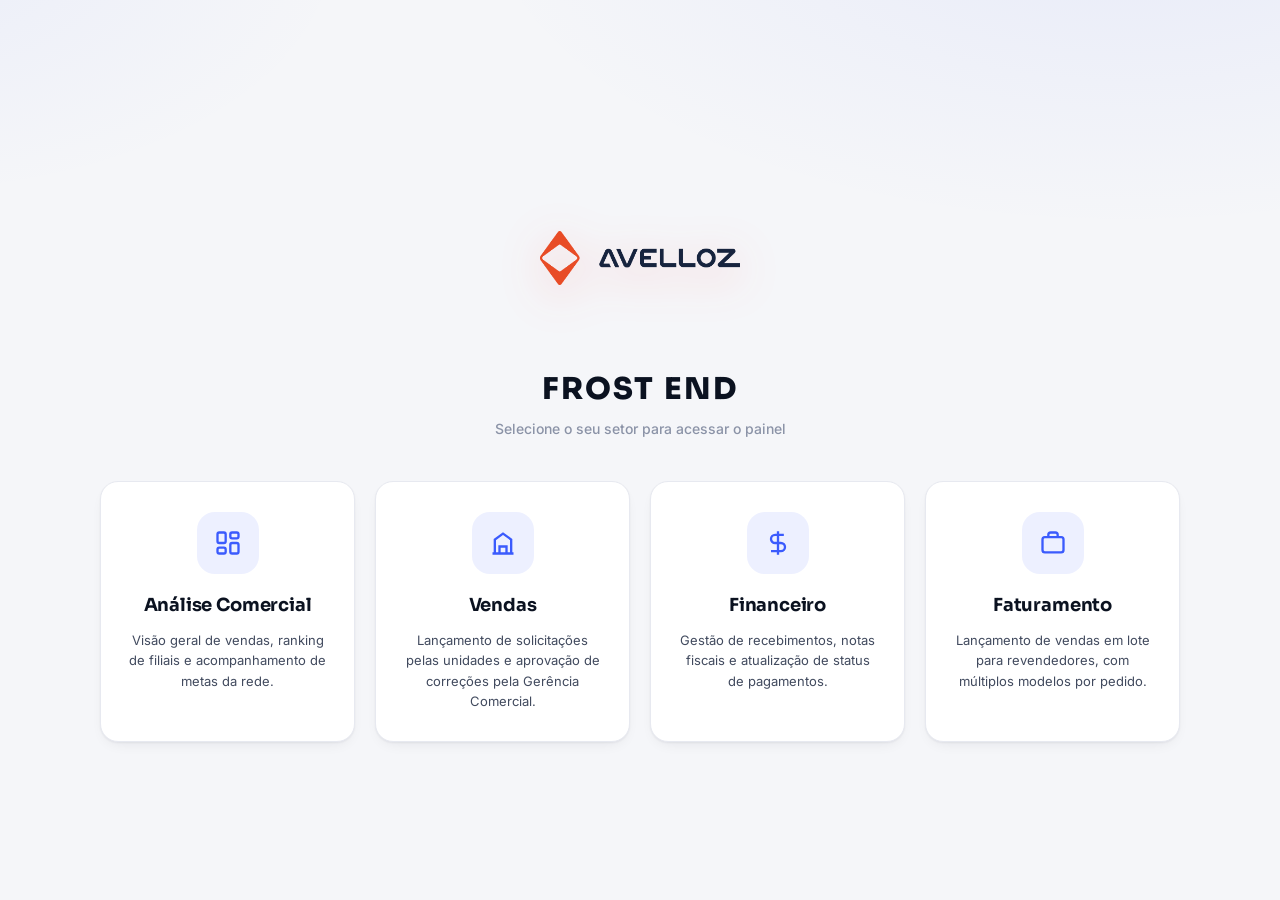
==== commit f9662f67: "Increase brand header dimensions to 200px" ====
--- a/index.html
+++ b/index.html
@@ -29,8 +29,8 @@
   }
 
   .brand-header .mark {
-    width: 150px;
-    height: 150px;
+    width: 200px;
+    height: 200px;
     filter: drop-shadow(0 10px 22px rgba(255,61,46,.30));
     display: flex;
     align-items: center;
